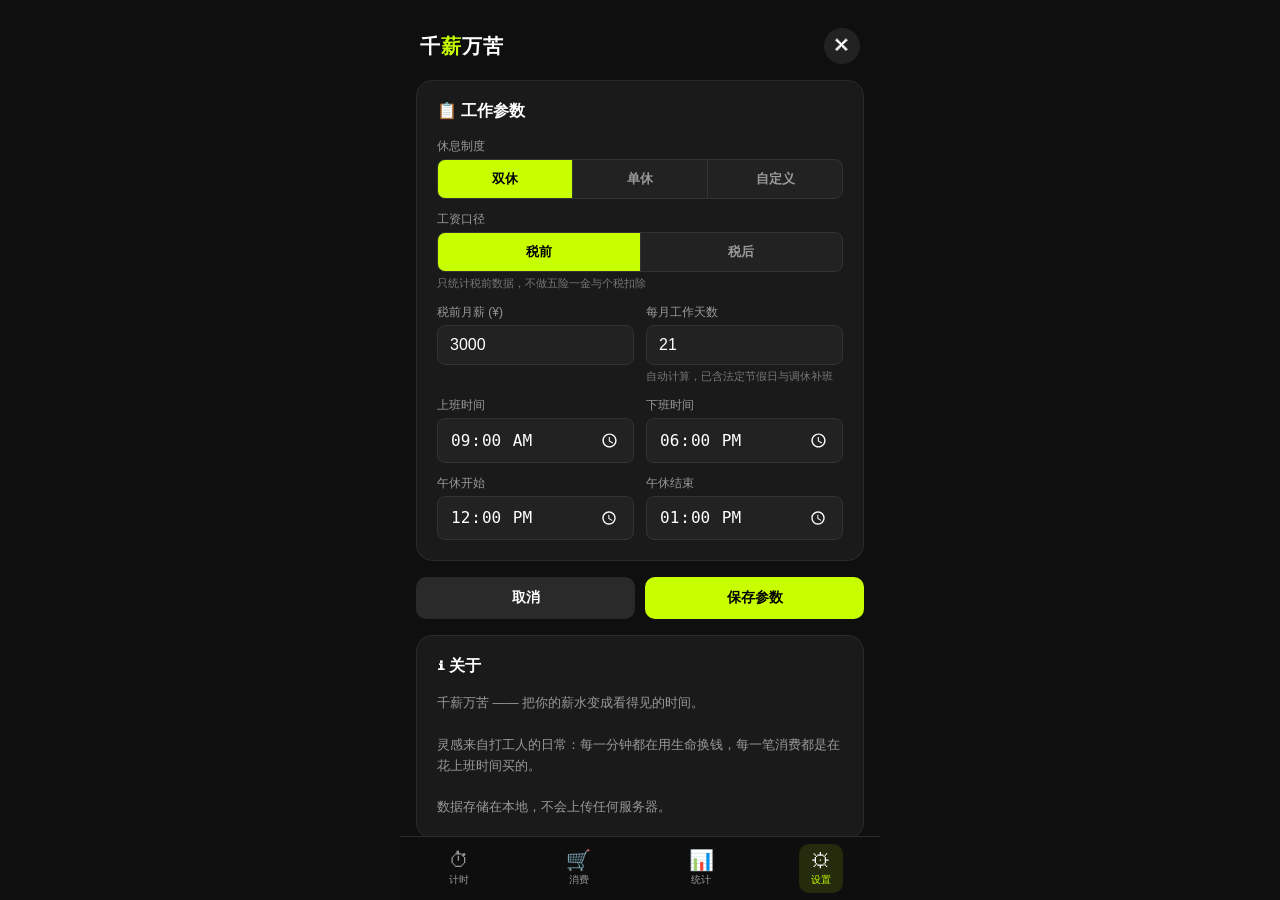
==== 千薪万苦.html @ 0af00974 "计时标签优化" ====
<!DOCTYPE html>
<html lang="zh-CN">
<head>
<meta charset="UTF-8">
<meta name="viewport" content="width=device-width, initial-scale=1.0">
<title>千薪万苦</title>

<link rel="icon" type="image/svg+xml" href="data:image/svg+xml,%3Csvg%20xmlns='http://www.w3.org/2000/svg'%20viewBox='0%200%2064%2064'%3E%3Crect%20width='64'%20height='64'%20rx='14'%20fill='%230f0f0f'/%3E%3Ccircle%20cx='32'%20cy='32'%20r='19'%20fill='none'%20stroke='%23c8ff00'%20stroke-width='5'/%3E%3Cpath%20d='M32%2020v13l9%206'%20fill='none'%20stroke='%23c8ff00'%20stroke-width='5'%20stroke-linecap='round'%20stroke-linejoin='round'/%3E%3C/svg%3E">

<style>
* { margin: 0; padding: 0; box-sizing: border-box; }

:root {
  color-scheme: dark; /* 让日期/时间选择器等原生控件跟随暗色主题 */
  --bg: #0f0f0f;
  --card: #1a1a1a;
  --card-light: #f5f5f5;
  --accent: #c8ff00;
  --accent-dim: #9bc200;
  --accent-dark: #1a1a1a;
  --compare: #a78bfa;      /* 税前对照色：紫罗兰，与主色（税后荧光绿）色相 + 明暗双重区分 */
  --compare-bg: #1e1830;   /* 对照色浅底（左侧卡片） */
  --compare-border: #463469;
  --compare-line: rgba(167, 139, 250, .35);  /* 对照色描边（右侧黑底卡片） */
  --text: #ffffff;
  --text-dim: #999;
  --text-dark: #333;
  --radius: 16px;
  --radius-sm: 10px;
  --screen-pad: 16px; /* .screen 内边距，sticky 分类栏需要用它抵消 */
}

body {
  font-family: -apple-system, "PingFang SC", "Microsoft YaHei", "Segoe UI", sans-serif;
  background: var(--bg);
  color: var(--text);
  overflow: hidden;
  user-select: none;
  -webkit-text-size-adjust: 100%;
  -webkit-tap-highlight-color: transparent;
}

#app {
  width: 100vw;
  height: 100vh;
  height: 100dvh; /* 移动端浏览器地址栏收缩时不留空白 */
  display: flex;
  flex-direction: column;
  max-width: 480px;
  margin: 0 auto;
  position: relative;
}

.screen {
  flex: 1;
  overflow-y: auto;
  padding: var(--screen-pad);
  padding-bottom: 80px;
  display: none;
}
.screen.active { display: block; }

.screen::-webkit-scrollbar { width: 4px; }
.screen::-webkit-scrollbar-thumb { background: #333; border-radius: 4px; }

/* Header */
.header {
  display: flex;
  justify-content: space-between;
  align-items: center;
  padding: 12px 4px 16px;
}
.header .logo {
  font-size: 20px;
  font-weight: 800;
  letter-spacing: 1px;
}
.header .logo span { color: var(--accent); }
.header .icon-btn {
  width: 36px; height: 36px;
  border-radius: 50%;
  background: #222;
  border: none;
  color: var(--text);
  font-size: 18px;
  cursor: pointer;
  display: flex; align-items: center; justify-content: center;
  transition: background .2s;
}
.header .icon-btn:hover { background: #333; }

/* Timer Card */
.timer-card {
  background: linear-gradient(145deg, #1e1e1e, #161616);
  border-radius: var(--radius);
  padding: 24px 20px;
  text-align: center;
  border: 1px solid #2a2a2a;
}
.timer-status {
  display: inline-flex;
  align-items: center;
  gap: 6px;
  font-size: 12px;
  color: var(--text-dim);
  margin-bottom: 16px;
}
.timer-status .dot {
  width: 8px; height: 8px;
  border-radius: 50%;
  background: var(--accent);
  animation: pulse 2s infinite;
}
.timer-status.paused .dot { background: #ff6b6b; animation: none; }
@keyframes pulse {
  0%, 100% { opacity: 1; }
  50% { opacity: .4; }
}
.timer-display {
  font-size: 56px;
  font-weight: 700;
  font-variant-numeric: tabular-nums;
  letter-spacing: 2px;
  color: var(--text);
  margin-bottom: 8px;
  font-family: "SF Mono", "Consolas", monospace;
}
.timer-label {
  font-size: 13px;
  color: var(--text-dim);
  margin-bottom: 16px;
}
.timer-progress {
  width: 100%;
  height: 6px;
  background: #2a2a2a;
  border-radius: 3px;
  overflow: hidden;
  margin-bottom: 10px;
}
.timer-progress-fill {
  height: 100%;
  background: var(--accent);
  border-radius: 3px;
  transition: width .5s ease;
}
.timer-range {
  display: flex;
  justify-content: space-between;
  font-size: 12px;
  color: var(--text-dim);
  margin-bottom: 16px;
}
.timer-quote {
  font-size: 13px;
  color: #aaa;
  padding: 10px 0 0;
  border-top: 1px solid #2a2a2a;
  line-height: 1.5;
}

/* Stats Cards */
.stats-grid {
  display: grid;
  grid-auto-rows: 1fr; /* 每行等高：税后与税前两组卡片高度自动对齐 */
  column-gap: 10px;
  row-gap: 12px;
  margin-top: 12px;
}
.stats-row {
  display: flex;
  gap: 10px;
}
.stat-card {
  flex: 1;
  min-width: 0; /* 同上：避免卡片内长文本把 flex 项撑出容器 */
  border-radius: var(--radius);
  padding: 16px;
  position: relative;
}
.stat-card.green {
  background: var(--accent);
  color: #000;
}
.stat-card.gray {
  background: #1e1e1e;
  border: 1px solid #2a2a2a;
  color: var(--text);
}
/* 税后口径标识：灰色卡片描主色边框，与绿色卡片归为一组 */
.stat-card.net { border-color: rgba(200, 255, 0, .35); }
/* 税前对照卡片：左侧用对照色浅底，右侧沿用黑底 + 对照色描边，与上方税后行同构 */
.stat-card.compare {
  background: var(--compare-bg);
  border: 1px solid var(--compare-border);
}
.stat-card.compare-flat {
  background: #1e1e1e;
  border: 1px solid var(--compare-line);
}
.stat-card .label {
  font-size: 12px;
  /* 用颜色而非 opacity 变淡：opacity 会连带冲淡内部的「税前/税后」徽章 */
  color: rgba(255, 255, 255, .7);
  margin-bottom: 6px;
}
.stat-card.green .label {
  color: rgba(0, 0, 0, .7);
}
.stat-card .value {
  font-size: 28px;
  font-weight: 700;
  font-variant-numeric: tabular-nums;
}
.stat-card .sub {
  font-size: 11px;
  opacity: .6;
  margin-top: 4px;
}
.stat-card .icon {
  position: absolute;
  top: 12px; right: 12px;
  font-size: 16px;
  opacity: .5;
}
/* 卡片外的「查看更多数据」入口 */
.stats-more {
  display: block;
  margin-top: 10px;
  text-align: right;
  font-size: 11px;
  color: var(--accent);
  cursor: pointer;
}
/* 口径标注（税后/税前）挪到卡片右上角，改用纯文字，不再用胶囊徽章 */
.stat-card .card-note {
  position: absolute;
  top: 16px;
  right: 16px;
  font-size: 11px;
  letter-spacing: .02em;
}

/* 「税前」两处都在深底上，统一用对照紫，左右完全一致 */
.stat-card.compare .card-note,
.stat-card.compare-flat .card-note { color: var(--compare); }

/* Settings Screen */
.settings-card {
  background: #1a1a1a;
  border-radius: var(--radius);
  padding: 20px;
  margin-bottom: 12px;
  border: 1px solid #2a2a2a;
}
.settings-card h3 {
  font-size: 16px;
  margin-bottom: 16px;
  display: flex;
  align-items: center;
  gap: 8px;
}
.settings-card .desc {
  font-size: 12px;
  color: var(--text-dim);
  line-height: 1.5;
  margin: -8px 0 14px;
}

.settings-card.about {
  margin-top: 16px;
}
.settings-card.about p {
  font-size: 13px;
  color: var(--text-dim);
  line-height: 1.6;
}
.settings-subhead {
  grid-column: 1 / -1;
  font-size: 12px;
  font-weight: 600;
  color: var(--text-dim);
  margin-top: 4px;
}
.settings-grid {
  display: grid;
  grid-template-columns: 1fr 1fr;
  gap: 12px;
}
.field-group {
  display: flex;
  flex-direction: column;
  gap: 4px;
  min-width: 0; /* 作为 grid/flex 项时，默认 min-width:auto 会被输入框固有宽度撑开轨道 */
}
.field-group label {
  font-size: 12px;
  color: var(--text-dim);
}
.field-group .field-hint {
  font-size: 11px;
  color: #777;
  line-height: 1.45;
}
.field-group .field-hint:empty { display: none; }
.field-group input {
  background: #222;
  border: 1px solid #333;
  border-radius: 8px;
  padding: 10px 12px;
  color: var(--text);
  font-size: 16px; /* 移动端 16px 以下会触发 iOS Safari 聚焦自动放大 */
  font-variant-numeric: tabular-nums;
  outline: none;
  min-width: 0;
  transition: border-color .2s;
  user-select: text;
  -webkit-user-select: text;
}
.field-group input:focus { border-color: var(--accent); }
.field-group input[type="date"],
.field-group input[type="time"] {
  -webkit-appearance: none;
  appearance: none;
  min-height: 42px;
  line-height: 1.2;
}
.field-group input::placeholder { color: #555; }

.btn-row {
  display: flex;
  gap: 10px;
  margin-top: 16px;
}
.btn {
  flex: 1;
  padding: 12px;
  border: none;
  border-radius: var(--radius-sm);
  font-size: 14px;
  font-weight: 600;
  cursor: pointer;
  transition: all .2s;
}
.btn-primary {
  background: var(--accent);
  color: #000;
}
.btn-primary:hover { background: var(--accent-dim); }
.btn-secondary {
  background: #2a2a2a;
  color: var(--text);
}
.btn-secondary:hover { background: #333; }
.btn-dark {
  background: #000;
  color: #fff;
}
.btn-dark:hover { background: #222; }

/* Consumption Screen */
.consumption-hero {
  text-align: center;
  padding: 24px 16px;
  margin-bottom: 16px;
}
.consumption-hero h2 {
  font-size: 22px;
  font-weight: 800;
  line-height: 1.4;
  margin-bottom: 8px;
}
.consumption-hero h2 span { color: var(--accent); }
.consumption-hero p {
  font-size: 13px;
  color: var(--text-dim);
}

.consumption-grid {
  display: grid;
  grid-template-columns: 1fr 1fr;
  gap: 10px;
}
.consumption-card {
  background: #1a1a1a;
  border: 1px solid #2a2a2a;
  border-radius: var(--radius-sm);
  padding: 14px;
  position: relative;
  cursor: pointer;
  transition: transform .15s, border-color .15s;
}
.consumption-card:hover {
  transform: translateY(-2px);
  border-color: var(--accent);
}
.consumption-card .item-name {
  font-size: 14px;
  font-weight: 600;
  margin-bottom: 6px;
}
.consumption-card .item-price {
  font-size: 18px;
  font-weight: 700;
  color: var(--accent);
  margin-bottom: 4px;
}
.consumption-card .item-time {
  font-size: 12px;
  color: var(--text-dim);
}
.consumption-card .item-time .mins {
  font-size: 20px;
  font-weight: 700;
  color: var(--text);
  margin-right: 4px;
}
.consumption-card .item-actions {
  display: flex;
  gap: 6px;
  margin-top: 10px;
  padding-top: 10px;
  border-top: 1px solid #262626;
}
.consumption-card .item-action {
  flex: 1;
  padding: 8px 0;
  border: none;
  border-radius: 8px;
  background: #262626;
  color: var(--text-dim);
  font-family: inherit;
  font-size: 12px;
  line-height: 1;
  cursor: pointer;
  transition: background .2s, color .2s;
}
.consumption-card .item-action:hover { background: #333; color: var(--text); }
.consumption-card .item-action.danger { color: #d98a8a; }
.consumption-card .item-action.danger:hover { background: #3a1f1f; color: #ff7b7b; }
.consumption-card .item-icon {
  font-size: 24px;
  margin-bottom: 8px;
}

.add-card {
  border: 2px dashed #333;
  background: transparent;
  display: flex;
  align-items: center;
  justify-content: center;
  font-size: 13px;
  color: var(--text-dim);
  cursor: pointer;
  min-height: 100px;
  transition: border-color .2s;
}
.add-card:hover { border-color: var(--accent); color: var(--accent); }

/* Paid Leave Timer */
.paid-leave-card {
  background: #1a1a1a;
  border: 1px solid #2a2a2a;
  border-radius: var(--radius);
  padding: 20px;
  margin-bottom: 12px;
}
.paid-leave-card h3 { font-size: 16px; margin-bottom: 4px; }
.paid-leave-card .desc { font-size: 12px; color: var(--text-dim); margin-bottom: 14px; }
.paid-leave-timer {
  font-size: 40px;
  font-weight: 800;
  color: var(--accent);
  font-variant-numeric: tabular-nums;
  font-family: "SF Mono", "Consolas", monospace;
  text-align: center;
  line-height: 1.2;
  margin-bottom: 4px;
}
.paid-leave-earned {
  font-size: 18px;
  font-weight: 700;
  text-align: center;
  margin-bottom: 4px;
}
.paid-leave-count {
  font-size: 12px;
  color: var(--text-dim);
  text-align: center;
  margin-bottom: 2px;
}

/* Device Cost */
.cost-card {
  background: #1a1a1a;
  border: 1px solid #2a2a2a;
  border-radius: var(--radius);
  padding: 20px;
  margin-bottom: 12px;
}
.cost-card h3 {
  font-size: 16px;
  margin-bottom: 4px;
}
.cost-card .desc {
  font-size: 12px;
  color: var(--text-dim);
  margin-bottom: 14px;
}
.cost-fields {
  display: grid;
  grid-template-columns: 1fr 1fr;
  gap: 10px;
  margin-bottom: 14px;
}
.cost-result {
  background: var(--accent);
  color: #000;
  border-radius: var(--radius-sm);
  padding: 14px;
  text-align: center;
}
.cost-result .rate {
  font-size: 24px;
  font-weight: 700;
}
.cost-result .rate-label {
  font-size: 12px;
  opacity: .7;
}
.cost-result .usage {
  font-size: 12px;
  opacity: .7;
  margin-top: 2px;
}
.device-item {
  position: relative;
  border-top: 1px solid #262626;
  margin-top: 14px;
}
.device-item:first-child {
  border-top: none;
  margin-top: 0;
}
.device-item .device-name {
  padding-right: 32px; /* 给右上角的删除按钮留位 */
  margin-bottom: 10px;
}
.device-item .device-del {
  position: absolute;
  top: 0; right: 0;
  width: 22px; height: 22px;
  border-radius: 50%;
  background: #2a2a2a;
  border: none;
  color: #999;
  font-size: 14px;
  line-height: 1;
  cursor: pointer;
}
.device-item .device-del:hover { background: #3a3a3a; color: #fff; }
.add-device {
  border: 2px dashed #333;
  border-radius: var(--radius-sm);
  padding: 10px;
  text-align: center;
  font-size: 13px;
  color: var(--text-dim);
  cursor: pointer;
  margin-top: 14px;
  transition: border-color .2s, color .2s;
}
.add-device:hover { border-color: var(--accent); color: var(--accent); }
.add-device.limit,
.add-device.limit:hover {
  border-color: #2a2a2a;
  color: #555;
  cursor: default;
}

/* Annual Trajectory */
.trajectory-card {
  background: #1a1a1a;
  border: 1px solid #2a2a2a;
  border-radius: var(--radius);
  padding: 20px;
  margin-bottom: 12px;
}
.trajectory-card h3 {
  font-size: 16px;
  margin-bottom: 4px;
}
.trajectory-card .desc {
  font-size: 12px;
  color: var(--text-dim);
  margin-bottom: 14px;
}
.trajectory-stats {
  display: flex;
  gap: 12px;
}
.trajectory-stat {
  flex: 1;
  text-align: center;
  padding: 10px;
  background: #222;
  border-radius: var(--radius-sm);
}
.trajectory-stat .val {
  font-size: 20px;
  font-weight: 700;
  color: var(--accent);
}
.trajectory-stat .lbl {
  font-size: 11px;
  color: var(--text-dim);
  margin-top: 2px;
}

/* Bottom Nav */
.bottom-nav {
  position: absolute;
  bottom: 0; left: 0; right: 0;
  height: 64px;
  background: rgba(15, 15, 15, .95);
  backdrop-filter: blur(20px);
  border-top: 1px solid #2a2a2a;
  display: flex;
  align-items: center;
  justify-content: space-around;
  padding-bottom: env(safe-area-inset-bottom);
}
.nav-item {
  display: flex;
  flex-direction: column;
  align-items: center;
  gap: 3px;
  cursor: pointer;
  padding: 6px 12px;
  border-radius: var(--radius-sm);
  transition: all .2s;
  color: var(--text-dim);
}
.nav-item.active {
  color: var(--text);
  background: rgba(200, 255, 0, .12);
}
.nav-item .nav-icon {
  font-size: 20px;
  line-height: 1;
}
.nav-item .nav-label {
  font-size: 10px;
  font-weight: 500;
}
.nav-item.active .nav-label { color: var(--accent); }

/* Modal */
.modal-overlay {
  display: none;
  position: fixed;
  top: 0; left: 0; right: 0; bottom: 0;
  background: rgba(0,0,0,.7);
  z-index: 100;
  padding: 16px 0;
  overflow-y: auto; /* tall modal: keep the buttons reachable on short screens */
}
.modal-overlay.show { display: flex; }
.modal {
  background: #1a1a1a;
  border-radius: var(--radius);
  padding: 24px;
  width: 90%;
  max-width: 360px;
  border: 1px solid #2a2a2a;
  margin: auto; /* stays centered, and scrolls instead of clipping when too tall */
}
.modal h3 {
  font-size: 18px;
  margin-bottom: 16px;
  display: flex;
  justify-content: space-between;
  align-items: center;
}
.modal h3 .close {
  cursor: pointer;
  color: var(--text-dim);
  font-size: 22px;
  background: none;
  border: none;
}
.modal-fields {
  display: flex;
  flex-direction: column;
  gap: 12px;
  margin-bottom: 16px;
}

/* Emoji picker */
.emoji-picker {
  display: grid;
  grid-template-columns: repeat(6, 1fr);
  gap: 6px;
  margin-top: 2px;
}
.emoji-option {
  height: 42px;
  display: flex;
  align-items: center;
  justify-content: center;
  padding: 0;
  font-size: 20px;
  line-height: 1;
  background: #222;
  border: 1px solid #333;
  border-radius: 8px;
  cursor: pointer;
  transition: border-color .2s, background .2s;
}
.emoji-option:hover { border-color: var(--accent-dim); }
.emoji-option.active {
  border-color: var(--accent);
  background: rgba(200, 255, 0, .12);
}

/* Toast */
.toast {
  position: fixed;
  bottom: 80px;
  left: 50%;
  transform: translateX(-50%) translateY(20px);
  background: #333;
  color: #fff;
  padding: 10px 20px;
  border-radius: 20px;
  font-size: 13px;
  opacity: 0;
  transition: all .3s;
  z-index: 200;
  pointer-events: none;
  max-width: 88%;
  text-align: center;
  line-height: 1.4;
}
.toast.show {
  opacity: 1;
  transform: translateX(-50%) translateY(0);
}

/* Section title */
.section-title {
  font-size: 14px;
  color: var(--text-dim);
  margin: 16px 0 8px;
  padding: 0 4px;
}

/* Stats Screen */
.stats-card {
  background: #1a1a1a;
  border: 1px solid #2a2a2a;
  border-radius: var(--radius);
  padding: 20px;
  margin-bottom: 12px;
}
.stats-card h3 {
  font-size: 15px;
  margin-bottom: 12px;
  color: var(--text-dim);
}
.stats-card .big-val {
  font-size: 36px;
  font-weight: 700;
  color: var(--accent);
  margin-bottom: 4px;
}
.stats-card .sub-val {
  font-size: 13px;
  color: var(--text-dim);
}
.stats-bar-row {
  display: flex;
  align-items: center;
  gap: 10px;
  margin-bottom: 10px;
}
.stats-bar-row .lbl {
  width: 60px;
  font-size: 12px;
  color: var(--text-dim);
}
.stats-bar-row .bar {
  flex: 1;
  height: 8px;
  background: #222;
  border-radius: 4px;
  overflow: hidden;
}
.stats-bar-row .bar-fill {
  height: 100%;
  background: var(--accent);
  border-radius: 4px;
}
.stats-bar-row .val {
  width: 70px;
  text-align: right;
  font-size: 12px;
  font-variant-numeric: tabular-nums;
}

/* 统计页分类切换：卡片越加越多，按分类分屏展示，避免无限下拉 */
.stats-tabs {
  position: sticky;
  /* 抵消 .screen 的上内边距，滚动时才能贴住顶部，不留缝隙让卡片透出来 */
  top: calc(-1 * var(--screen-pad));
  z-index: 5;
  display: flex;
  gap: 6px;
  padding: 8px 0 12px;
  background: var(--bg);
}
.stats-tab {
  flex: 1;
  min-width: 0;
  padding: 9px 4px;
  font-family: inherit;
  font-size: 13px;
  font-weight: 600;
  white-space: nowrap;
  color: var(--text-dim);
  background: #1a1a1a;
  border: 1px solid #2a2a2a;
  border-radius: 999px;
  cursor: pointer;
  transition: background .15s, color .15s, border-color .15s;
}
.stats-tab:hover { border-color: #3a3a3a; color: var(--text); }
.stats-tab.active {
  background: var(--accent);
  border-color: var(--accent);
  color: #000;
}
.stats-panel { display: none; }
.stats-panel.active {
  display: block;
  animation: statsPanelIn .22s ease;
}
@keyframes statsPanelIn {
  from { opacity: 0; transform: translateY(6px); }
  to { opacity: 1; transform: none; }
}

/* 生命消耗大盘 */
.life-card {
  background: linear-gradient(160deg, #1f1f1f, #141414);
  border: 1px solid #2a2a2a;
  border-radius: var(--radius);
  padding: 20px;
  margin-bottom: 12px;
  position: relative;
  overflow: hidden;
}
.life-card::before {
  content: '';
  position: absolute;
  top: 0; left: 0; right: 0;
  height: 2px;
  background: linear-gradient(90deg, var(--accent), rgba(200, 255, 0, 0));
}
.life-card h3 { font-size: 16px; margin-bottom: 4px; }
.life-card .desc { font-size: 12px; color: var(--text-dim); margin-bottom: 14px; }

.life-hero {
  background: #000;
  border: 1px solid #262626;
  border-radius: var(--radius-sm);
  padding: 18px 14px;
  text-align: center;
  margin-top: 14px;
}
.life-hero .life-hours {
  font-size: 40px;
  font-weight: 800;
  color: var(--accent);
  font-variant-numeric: tabular-nums;
  font-family: "SF Mono", "Consolas", monospace;
  line-height: 1.1;
}
.life-hero .life-hours .unit {
  font-size: 15px;
  font-weight: 600;
  color: var(--accent-dim);
  margin-left: 4px;
}
.life-hero .life-hours-label {
  font-size: 12px;
  color: var(--text-dim);
  margin-top: 6px;
}
.life-roast {
  font-size: 13px;
  color: #bbb;
  line-height: 1.7;
  margin-top: 14px;
  padding-top: 12px;
  border-top: 1px dashed #333;
}
.life-roast .hl { color: var(--accent); font-weight: 700; }

.life-grid {
  display: grid;
  grid-template-columns: repeat(3, 1fr);
  gap: 8px;
  margin-top: 12px;
}
.life-stat {
  background: #222;
  border-radius: var(--radius-sm);
  padding: 10px 4px;
  text-align: center;
  min-width: 0;
}
.life-stat .v {
  font-size: 16px;
  font-weight: 700;
  font-variant-numeric: tabular-nums;
  white-space: nowrap;
  overflow: hidden;
  text-overflow: ellipsis;
}
.life-stat .v small { font-size: 11px; font-weight: 400; color: var(--text-dim); }
.life-stat .k { font-size: 11px; color: var(--text-dim); margin-top: 3px; }
.life-empty {
  font-size: 12px;
  color: #777;
  text-align: center;
  line-height: 1.6;
  padding: 14px 0 4px;
}

/* 反向计算器 */
.calc-card {
  background: #1a1a1a;
  border: 1px solid #2a2a2a;
  border-radius: var(--radius);
  padding: 20px;
  margin-bottom: 12px;
}
.calc-card h3 { font-size: 16px; margin-bottom: 4px; }
.calc-card .desc { font-size: 12px; color: var(--text-dim); margin-bottom: 14px; }
.calc-card .field-group { margin-top: 12px; }
.calc-card .cost-result { margin-top: 12px; }

/* Segmented control (休息制度) */
.seg-control {
  display: flex;
  background: #222;
  border: 1px solid #333;
  border-radius: 8px;
  overflow: hidden;
}
.seg-btn {
  flex: 1;
  padding: 10px 0;
  border: none;
  background: transparent;
  color: var(--text-dim);
  font-size: 13px;
  font-weight: 600;
  cursor: pointer;
  transition: all .15s;
}
.seg-btn + .seg-btn { border-left: 1px solid #333; }
.seg-btn.active {
  background: var(--accent);
  color: #000;
}

/* 移动端适配：窄屏下日期/数字输入并排会挤，改为单列 */
@media (max-width: 380px) {
  :root { --screen-pad: 12px; }
  .cost-fields { grid-template-columns: 1fr; }
  .settings-grid { grid-template-columns: 1fr; }
  .timer-display { font-size: 48px; letter-spacing: 1px; }
  .consumption-card { padding: 12px; }
  /* 金额位数多时 28px 会顶出卡片，窄屏缩小并收紧内边距 */
  .stat-card { padding: 12px; }
  .stat-card .value { font-size: 22px; }
}
/* 横屏 / 矮屏：避免计时卡片把内容顶出屏幕 */
@media (max-height: 560px) {
  .timer-card { padding: 16px; }
  .timer-display { font-size: 40px; }
}
</style>

</head>
<body>
<div id="app">
  <!-- Timer Screen -->
  <div class="screen active" id="screen-timer">
    <div class="header">
      <div class="logo">千<span>薪</span>万苦</div>
      <button class="icon-btn" onclick="switchScreen('settings')">⚙</button>
    </div>
    <div class="timer-card">
      <div class="timer-status" id="workStatus">
        <span class="dot"></span>
        <span id="statusText">工作中</span>
      </div>
      <div class="timer-display" id="countdownDisplay">00:00:00</div>
      <div class="timer-label" id="countdownLabel">距离今天下班</div>
      <div class="timer-progress">
        <div class="timer-progress-fill" id="progressFill" style="width:0%"></div>
      </div>
      <div class="timer-range">
        <span id="startTimeLabel">09:00</span>
        <span id="endTimeLabel">18:00</span>
      </div>
      <div class="timer-quote" id="dailyQuote">今日格言：下班不是奖励，是应得。</div>
    </div>
    <div class="stats-grid">
      <div class="stats-row">
        <div class="stat-card green">
          <span class="card-note" id="earnedTag" style="display:none">税后</span>
          <div class="label">今日已赚</div>
          <div class="value" id="earnedToday">¥0.00</div>
          <div class="sub" id="hourlyRate">¥0.00/小时</div>
        </div>
        <div class="stat-card gray net">
          <span class="card-note" id="monthTag" style="display:none">税后</span>
          <div class="label">本月已赚</div>
          <div class="value" id="homeMonthEarned">¥0.00</div>
          <div class="sub" id="homeMonthDays">已工作 0 天 / 22 天</div>
        </div>
      </div>
      <!-- 税后口径下额外展示税前数据，卡片格式与上方税后卡片一致 -->
      <div class="stats-row" id="preTaxRow" style="display:none">
        <div class="stat-card compare">
          <span class="card-note">税前</span>
          <div class="label">今日已赚</div>
          <div class="value" id="preTaxEarnedToday">¥0.00</div>
          <div class="sub" id="preTaxHourly">¥0.00/小时</div>
        </div>
        <div class="stat-card compare-flat">
          <span class="card-note">税前</span>
          <div class="label">本月已赚</div>
          <div class="value" id="preTaxMonthEarned">¥0.00</div>
          <div class="sub" id="preTaxMonthDays">已工作 0 天 / 22 天</div>
        </div>
      </div>
    </div>
    <div class="stats-more" onclick="selectStatsTab('data'); switchScreen('stats')">查看更多数据 →</div>
  </div>

  <!-- Consumption Screen -->
  <div class="screen" id="screen-consumption">
    <div class="header">
      <div class="logo">千<span>薪</span>万苦</div>
      <button class="icon-btn" onclick="switchScreen('settings')">⚙</button>
    </div>
    <div class="consumption-hero">
      <h2>你买的不是东西<br>是<span>上班时间</span>。</h2>
      <p>每一笔消费，都等于你用生命换来的工作时间</p>
    </div>
    <div class="consumption-grid" id="consumptionGrid"></div>
    <div class="add-card" id="addCard" onclick="openAddModal()">
      + 添加新消费项目
    </div>
  </div>

  <!-- Stats Screen -->
  <div class="screen" id="screen-stats">
    <div class="header">
      <div class="logo">千<span>薪</span>万苦</div>
      <button class="icon-btn" onclick="switchScreen('settings')">⚙</button>
    </div>
    <div class="section-title">一些不必严肃的统计</div>

    <div class="stats-tabs" id="statsTabs">
      <button type="button" class="stats-tab active" data-cat="data" onclick="selectStatsTab('data')">看一看</button>
      <button type="button" class="stats-tab" data-cat="calc" onclick="selectStatsTab('calc')">算一算</button>
    </div>

    <!-- 看一看 -->
    <div class="stats-panel active" data-cat="data">
      <div class="stats-card">
        <h3>本月概览</h3>
        <div class="big-val" id="monthEarned">¥0.00</div>
        <div class="sub-val" id="monthDays">已工作 0 天 / 22 天</div>
        <div style="margin-top:16px">
          <div class="stats-bar-row">
            <span class="lbl">已赚</span>
            <div class="bar"><div class="bar-fill" id="monthEarnedBar" style="width:0%"></div></div>
            <span class="val" id="monthEarnedVal">¥0</span>
          </div>
          <div class="stats-bar-row">
            <span class="lbl">进度</span>
            <div class="bar"><div class="bar-fill" id="monthProgress" style="width:0%"></div></div>
            <span class="val" id="monthProgressVal">0%</span>
          </div>
        </div>
      </div>

      <div class="trajectory-card">
        <h3>年度工资轨迹</h3>
        <div class="desc">今年你已通过上班换来了多少</div>
        <div class="trajectory-stats">
          <div class="trajectory-stat">
            <div class="val" id="annualEarned">¥0</div>
            <div class="lbl">年度已赚</div>
          </div>
          <div class="trajectory-stat">
            <div class="val" id="annualDays">0天</div>
            <div class="lbl">已过工作日</div>
          </div>
          <div class="trajectory-stat">
            <div class="val" id="annualRemain">¥0</div>
            <div class="lbl">剩余预计</div>
          </div>
        </div>
      </div>
    </div>

    <!-- 算一算 -->
    <div class="stats-panel" data-cat="calc">
      <div class="life-card">
        <h3>生命消耗大盘</h3>
        <div class="desc">从入职那天起，你的生命就在按小时计价</div>
        <div class="field-group">
          <label>入职日期</label>
          <input type="date" id="hireDateInput" onchange="setHireDate(this.value)">
        </div>
        <div id="lifePanel"></div>
      </div>

      <div class="calc-card">
        <h3>反向计算器</h3>
        <div class="desc">摸鱼是在赚，熬班是在花 —— 自己挑个方向算</div>
        <div class="seg-control" id="calcMode">
          <button type="button" class="seg-btn active" data-mode="slack" onclick="selectCalcMode('slack')">摸鱼能白拿多少</button>
          <button type="button" class="seg-btn" data-mode="goal" onclick="selectCalcMode('goal')">赚到目标要熬多久</button>
        </div>
        <div class="field-group">
          <label id="calcInputLabel">想摸鱼多少小时</label>
          <input type="number" id="calcInput" value="1" min="0" step="0.5" placeholder="1" oninput="updateCalculator()">
        </div>
        <div class="cost-result">
          <div class="rate" id="calcResultValue">¥0.00</div>
          <div class="rate-label" id="calcResultLabel">白拿工资</div>
          <div class="usage" id="calcResultNote"></div>
        </div>
      </div>

      <div class="paid-leave-card" id="paidLeaveCard">
        <h3>带薪离席</h3>
        <div class="desc">离开工位的时间，也是带薪的时间</div>
        <div class="paid-leave-timer" id="paidLeaveTimer">00:00:00</div>
        <div class="paid-leave-earned" id="paidLeaveEarned">¥0.00</div>
        <div class="paid-leave-count" id="paidLeaveCount">已记录 0 次</div>
        <div class="btn-row">
          <button class="btn btn-secondary" id="paidLeaveResetBtn" onclick="resetPaidLeave()">重置</button>
          <button class="btn btn-primary" id="paidLeaveBtn" onclick="togglePaidLeave()">开始计时</button>
        </div>
      </div>

      <div class="cost-card">
        <h3>设备使用成本</h3>
        <div class="desc">按购买时间自动折算每小时成本，可添加多台</div>
        <div id="deviceList"></div>
        <div class="add-device" onclick="addDevice()">+ 添加设备</div>
      </div>
    </div>
  </div>

  <!-- Settings Screen -->
  <div class="screen" id="screen-settings">
    <div class="header">
      <div class="logo">千<span>薪</span>万苦</div>
      <button class="icon-btn" onclick="switchScreen('timer')">✕</button>
    </div>
    <div class="settings-card">
      <h3>📋 工作参数</h3>
      <div class="settings-grid">
        <div class="field-group" style="grid-column:1/-1">
          <label>休息制度</label>
          <div class="seg-control" id="workDayMode">
            <button type="button" class="seg-btn" data-mode="double" onclick="selectWorkDayMode('double')">双休</button>
            <button type="button" class="seg-btn" data-mode="single" onclick="selectWorkDayMode('single')">单休</button>
            <button type="button" class="seg-btn" data-mode="custom" onclick="selectWorkDayMode('custom')">自定义</button>
          </div>
        </div>
        <div class="field-group" style="grid-column:1/-1">
          <label>工资口径</label>
          <div class="seg-control" id="salaryMode">
            <button type="button" class="seg-btn" data-mode="gross" onclick="selectSalaryMode('gross')">税前</button>
            <button type="button" class="seg-btn" data-mode="net" onclick="selectSalaryMode('net')">税后</button>
          </div>
          <div class="field-hint" id="salaryModeHint"></div>
        </div>
        <div class="field-group">
          <label>税前月薪 (¥)</label>
          <input type="number" id="monthlySalary" placeholder="3000" value="3000" oninput="updateTaxHint()">
        </div>
        <div class="field-group">
          <label>每月工作天数</label>
          <input type="number" id="workDaysPerMonth" placeholder="22" value="22">
          <div class="field-hint" id="workDaysHint"></div>
        </div>
        <div class="field-group">
          <label>上班时间</label>
          <input type="time" id="startTime" value="09:00">
        </div>
        <div class="field-group">
          <label>下班时间</label>
          <input type="time" id="endTime" value="18:00">
        </div>
        <div class="field-group">
          <label>午休开始</label>
          <input type="time" id="lunchStart" value="12:00">
        </div>
        <div class="field-group">
          <label>午休结束</label>
          <input type="time" id="lunchEnd" value="13:00">
        </div>
      </div>
    </div>
    <div class="settings-card" id="taxCard">
      <h3>🧾 税后测算</h3>
      <div class="desc">填得越细估算越准，税后口径的时薪与统计都按这里的参数算出</div>
      <div class="settings-grid">
        <div class="settings-subhead">缴费基数</div>
        <div class="field-group">
          <label>社保基数 (¥/月)</label>
          <input type="number" id="socialBase" placeholder="留空=税前月薪" oninput="updateTaxHint()">
        </div>
        <div class="field-group">
          <label>公积金基数 (¥/月)</label>
          <input type="number" id="fundBase" placeholder="留空=税前月薪" oninput="updateTaxHint()">
        </div>
        <div class="settings-subhead">五险一金个人比例 (%)</div>
        <div class="field-group">
          <label>养老</label>
          <input type="number" id="pensionRate" step="0.5" placeholder="8" oninput="updateTaxHint()">
        </div>
        <div class="field-group">
          <label>医疗</label>
          <input type="number" id="medicalRate" step="0.5" placeholder="2" oninput="updateTaxHint()">
        </div>
        <div class="field-group">
          <label>失业</label>
          <input type="number" id="unemploymentRate" step="0.1" placeholder="0.5" oninput="updateTaxHint()">
        </div>
        <div class="field-group">
          <label>住房公积金</label>
          <input type="number" id="fundRate" step="0.5" placeholder="12" oninput="updateTaxHint()">
        </div>
        <div class="settings-subhead">专项附加扣除 (¥/月)</div>
        <div class="field-group">
          <label>子女教育</label>
          <input type="number" id="specialChild" placeholder="0" oninput="updateTaxHint()">
        </div>
        <div class="field-group">
          <label>3岁以下婴幼儿照护</label>
          <input type="number" id="specialBaby" placeholder="0" oninput="updateTaxHint()">
        </div>
        <div class="field-group">
          <label>继续教育</label>
          <input type="number" id="specialEducation" placeholder="0" oninput="updateTaxHint()">
        </div>
        <div class="field-group">
          <label>住房贷款利息</label>
          <input type="number" id="specialLoan" placeholder="0" oninput="updateTaxHint()">
        </div>
        <div class="field-group">
          <label>住房租金</label>
          <input type="number" id="specialRent" placeholder="0" oninput="updateTaxHint()">
        </div>
        <div class="field-group">
          <label>赡养老人</label>
          <input type="number" id="specialElder" placeholder="0" oninput="updateTaxHint()">
        </div>
        <div class="field-group" style="grid-column:1/-1">
          <div class="field-hint" id="taxHint"></div>
        </div>
      </div>
    </div>
    <div class="btn-row">
      <button class="btn btn-secondary" onclick="resetSettings()">取消</button>
      <button class="btn btn-primary" onclick="saveSettings()">保存参数</button>
    </div>
    <div class="settings-card about">
      <h3>ℹ 关于</h3>
      <p>
        千薪万苦 —— 把你的薪水变成看得见的时间。<br><br>
        灵感来自打工人的日常：每一分钟都在用生命换钱，每一笔消费都是在花上班时间买的。<br><br>
        数据存储在本地，不会上传任何服务器。
      </p>
    </div>
  </div>

  <!-- Bottom Nav -->
  <div class="bottom-nav">
    <div class="nav-item active" data-screen="timer" onclick="switchScreen('timer')">
      <div class="nav-icon">⏱</div>
      <div class="nav-label">计时</div>
    </div>
    <div class="nav-item" data-screen="consumption" onclick="switchScreen('consumption')">
      <div class="nav-icon">🛒</div>
      <div class="nav-label">消费</div>
    </div>
    <div class="nav-item" data-screen="stats" onclick="switchScreen('stats')">
      <div class="nav-icon">📊</div>
      <div class="nav-label">统计</div>
    </div>
    <div class="nav-item" data-screen="settings" onclick="switchScreen('settings')">
      <div class="nav-icon">⚙</div>
      <div class="nav-label">设置</div>
    </div>
  </div>

  <!-- Add / Edit Consumption Modal -->
  <div class="modal-overlay" id="addModal">
    <div class="modal">
      <h3><span id="modalTitle">添加消费项目</span> <button class="close" onclick="closeAddModal()">×</button></h3>
      <div class="modal-fields">
        <div class="field-group">
          <label>项目名称</label>
          <input type="text" id="newItemName" placeholder="例如：一杯奶茶">
        </div>
        <div class="field-group">
          <label>价格 (¥)</label>
          <input type="number" id="newItemPrice" placeholder="20">
        </div>
        <div class="field-group">
          <label>图标 (emoji)</label>
          <div class="emoji-picker" id="emojiPicker"></div>
        </div>
      </div>
      <div class="btn-row">
        <button class="btn btn-secondary" onclick="closeAddModal()">取消</button>
        <button class="btn btn-primary" id="modalSubmitBtn" onclick="submitConsumptionItem()">添加</button>
      </div>
    </div>
  </div>

  <!-- Toast -->
  <div class="toast" id="toast"></div>
</div>

<script>
// ============ Data & State ============
const DEFAULTS = {
  monthlySalary: 3000,       // 税前月薪
  salaryMode: 'gross',       // 工资口径：gross 税前只统计税前 / net 税后按参数算出的到手金额统计
  socialBase: 0,             // 社保缴费基数，0 表示按税前月薪
  fundBase: 0,               // 公积金缴费基数，0 表示按税前月薪
  pensionRate: 8,            // 养老保险个人比例（%）
  medicalRate: 2,            // 医疗保险个人比例（%）
  unemploymentRate: 0.5,     // 失业保险个人比例（%）
  fundRate: 12,              // 住房公积金个人比例（%）
  workDaysPerMonth: 22,
  workDayMode: 'double',
  startTime: '09:00',
  endTime: '18:00',
  lunchStart: '12:00',
  lunchEnd: '13:00'
};

// 专项附加扣除分项（元/月），key 同时用作设置页输入框 id
const SPECIAL_ITEMS = [
  { key: 'specialChild',     label: '子女教育' },
  { key: 'specialBaby',      label: '3岁以下婴幼儿照护' },
  { key: 'specialEducation', label: '继续教育' },
  { key: 'specialLoan',      label: '住房贷款利息' },
  { key: 'specialRent',      label: '住房租金' },
  { key: 'specialElder',     label: '赡养老人' }
];
SPECIAL_ITEMS.forEach(it => { DEFAULTS[it.key] = 0; });

const QUOTES = [
  '下班不是奖励，是应得。',
  '摸鱼不是偷懒，是拿回属于你的时间。',
  '你卖的不是时间，是生命。',
  '上班如上坟，下班如出狱。',
  '工资到账的那天，是一月中最快乐的一天。',
  '不是工作需要你，是你需要工资。',
  '打工人的快乐，就是发工资和下班。',
  '每一分钟的摸鱼，都是对资本的微小胜利。',
  '上班痛苦没有关系，下班快乐就好。',
  '你的时间很贵，别浪费在不值得的事情上。'
];

let settings = {};
let consumptionItems = [];
let devices = [];
const MAX_DEVICES = 10;
let paidLeaveSessions = [];
let hireDate = '';      // 入职日期，用于生命消耗大盘
let calcMode = 'slack'; // 反向计算器模式：slack 摸鱼白拿 / goal 熬班换钱
let paidLeaveActive = false;
let paidLeaveStart = null;
let editingItemIndex = null; // null = adding, otherwise index of the item being edited

// ============ Persistence ============
function load() {
  try {
    settings = JSON.parse(localStorage.getItem('qianxwk_settings')) || {...DEFAULTS};
    consumptionItems = JSON.parse(localStorage.getItem('qianxwk_items')) || getDefaultItems();
    devices = JSON.parse(localStorage.getItem('qianxwk_devices')) || [];
    paidLeaveSessions = JSON.parse(localStorage.getItem('qianxwk_leave')) || [];
    hireDate = localStorage.getItem('qianxwk_hire') || '';
  } catch(e) {
    settings = {...DEFAULTS};
    consumptionItems = getDefaultItems();
    devices = [];
    paidLeaveSessions = [];
    hireDate = '';
  }
  // Fill defaults
  for (const k in DEFAULTS) {
    if (settings[k] === undefined || settings[k] === '') settings[k] = DEFAULTS[k];
  }
}

function selectWorkDayMode(mode) {
  settings.workDayMode = mode;
  const input = document.getElementById('workDaysPerMonth');
  const hint = document.getElementById('workDaysHint');
  if (mode === 'double' || mode === 'single') {
    // 按当年节假日与调休自动折算月均工作日，不允许手改
    input.value = autoWorkDaysPerMonth(mode);
    input.disabled = true;
    if (hint) hint.textContent = '自动计算，已含法定节假日与调休补班';
  } else {
    input.disabled = false;
    if (hint) hint.textContent = '';
  }
  document.querySelectorAll('#workDayMode .seg-btn').forEach(b => {
    b.classList.toggle('active', b.dataset.mode === mode);
  });
}

function selectSalaryMode(mode) {
  settings.salaryMode = mode;
  document.querySelectorAll('#salaryMode .seg-btn').forEach(b => {
    b.classList.toggle('active', b.dataset.mode === mode);
  });
  const isNet = mode === 'net';
  // 税前口径只统计税前数据，税后口径才需要展开缴费参数
  const taxCard = document.getElementById('taxCard');
  if (taxCard) taxCard.style.display = isNet ? '' : 'none';
  const modeHint = document.getElementById('salaryModeHint');
  if (modeHint) {
    modeHint.textContent = isNet
      ? '统计按下方参数算出的税后到手金额'
      : '只统计税前数据，不做五险一金与个税扣除';
  }
  updateTaxHint();
}

// 税后测算提示：直接读表单当前值，改动时实时反馈
function updateTaxHint() {
  const hint = document.getElementById('taxHint');
  if (!hint) return;
  const p = taxParamsFromForm();
  if (p.gross <= 0) { hint.textContent = ''; return; }

  const r = calcNetFromGross(p);
  hint.textContent = `税后到手 ¥${r.net.toFixed(0)}/月：五险一金 ¥${r.insurance.toFixed(0)}（社保 ¥${r.social.toFixed(0)} + 公积金 ¥${r.fund.toFixed(0)}），个税 ¥${Math.round(r.annualTax / 12)}/月（全年 ¥${Math.round(r.annualTax).toLocaleString()}）。`;
}

function saveSettings() {
  const num = (id, fallback) => {
    const v = parseFloat(document.getElementById(id).value);
    return isNaN(v) ? fallback : v;
  };
  settings.monthlySalary = num('monthlySalary', DEFAULTS.monthlySalary);
  settings.salaryMode = settings.salaryMode || DEFAULTS.salaryMode;
  settings.socialBase = num('socialBase', 0);
  settings.fundBase = num('fundBase', 0);
  settings.pensionRate = num('pensionRate', DEFAULTS.pensionRate);
  settings.medicalRate = num('medicalRate', DEFAULTS.medicalRate);
  settings.unemploymentRate = num('unemploymentRate', DEFAULTS.unemploymentRate);
  settings.fundRate = num('fundRate', DEFAULTS.fundRate);
  SPECIAL_ITEMS.forEach(it => { settings[it.key] = num(it.key, 0); });
  settings.workDaysPerMonth = parseFloat(document.getElementById('workDaysPerMonth').value) || DEFAULTS.workDaysPerMonth;
  settings.workDayMode = settings.workDayMode || 'double';
  settings.startTime = document.getElementById('startTime').value || DEFAULTS.startTime;
  settings.endTime = document.getElementById('endTime').value || DEFAULTS.endTime;
  settings.lunchStart = document.getElementById('lunchStart').value || DEFAULTS.lunchStart;
  settings.lunchEnd = document.getElementById('lunchEnd').value || DEFAULTS.lunchEnd;
  localStorage.setItem('qianxwk_settings', JSON.stringify(settings));
  showToast('参数已保存');
  switchScreen('timer');
  updateAll();
}

function saveItems() {
  localStorage.setItem('qianxwk_items', JSON.stringify(consumptionItems));
}

function saveLeave() {
  localStorage.setItem('qianxwk_leave', JSON.stringify(paidLeaveSessions));
}

function resetSettings() {
  fillSettingsForm();
  switchScreen('timer');
}

function fillSettingsForm() {
  const set = (id, v) => { document.getElementById(id).value = v; };
  set('monthlySalary', settings.monthlySalary);
  set('socialBase', settings.socialBase > 0 ? settings.socialBase : '');
  set('fundBase', settings.fundBase > 0 ? settings.fundBase : '');
  set('pensionRate', settings.pensionRate);
  set('medicalRate', settings.medicalRate);
  set('unemploymentRate', settings.unemploymentRate);
  set('fundRate', settings.fundRate);
  SPECIAL_ITEMS.forEach(it => set(it.key, settings[it.key] > 0 ? settings[it.key] : ''));
  // 放在赋值之后：口径开关会顺带刷新字段显隐、补默认到手值并重算提示
  selectSalaryMode(settings.salaryMode || DEFAULTS.salaryMode);
  document.getElementById('workDaysPerMonth').value = settings.workDaysPerMonth;
  // 放在赋值之后：双休/单休时用自动算出的天数覆盖，自定义时保留已存值
  selectWorkDayMode(settings.workDayMode || 'double');
  document.getElementById('startTime').value = settings.startTime;
  document.getElementById('endTime').value = settings.endTime;
  document.getElementById('lunchStart').value = settings.lunchStart;
  document.getElementById('lunchEnd').value = settings.lunchEnd;
}

function getDefaultItems() {
  return [
    {name:'一杯咖啡', price:15, icon:'☕'},
    {name:'一顿午饭', price:35, icon:'🍱'},
    {name:'一张电影票', price:55, icon:'🎬'},
    {name:'一场演出', price:680, icon:'🎤'},
    {name:'一双球鞋', price:899, icon:'👟'},
    {name:'一杯奶茶', price:20, icon:'🧋'}
  ];
}

// ============ Calculations ============
// 个税税率表（综合所得年度税率；累计预扣法下，全年税额与按年计算一致）
const IIT_BRACKETS = [
  { limit: 36000,   rate: 0.03, quick: 0 },
  { limit: 144000,  rate: 0.10, quick: 2520 },
  { limit: 300000,  rate: 0.20, quick: 16920 },
  { limit: 420000,  rate: 0.25, quick: 31920 },
  { limit: 660000,  rate: 0.30, quick: 52920 },
  { limit: 960000,  rate: 0.35, quick: 85920 },
  { limit: Infinity, rate: 0.45, quick: 181920 }
];
const IIT_THRESHOLD_MONTHLY = 5000; // 个税起征点（元/月）

function calcIIT(annualTaxable) {
  if (!(annualTaxable > 0)) return 0;
  const b = IIT_BRACKETS.find(x => annualTaxable <= x.limit);
  return annualTaxable * b.rate - b.quick;
}

// 税前月薪 -> 月均到手：五险一金按各自缴费基数与分项比例，个税按累计预扣法折算全年
function calcNetFromGross(o) {
  const gross = Math.max(0, o.gross || 0);
  const socialBase = o.socialBase > 0 ? o.socialBase : gross;
  const fundBase = o.fundBase > 0 ? o.fundBase : gross;
  const social = socialBase * (o.pensionRate + o.medicalRate + o.unemploymentRate) / 100;
  const fund = fundBase * o.fundRate / 100;
  const insurance = social + fund; // 五险一金个人部分
  const special = o.special || 0;  // 专项附加扣除合计（元/月）
  const annualTaxable = Math.max(0, (gross - insurance - special - IIT_THRESHOLD_MONTHLY) * 12);
  const annualTax = calcIIT(annualTaxable);
  return { social, fund, insurance, annualTax, net: (gross * 12 - insurance * 12 - annualTax) / 12 };
}

// 收集测算参数，read(id) 决定数据来自设置页表单还是已保存的 settings
function readTaxParams(read) {
  return {
    gross: read('monthlySalary'),
    socialBase: read('socialBase'),
    fundBase: read('fundBase'),
    pensionRate: read('pensionRate'),
    medicalRate: read('medicalRate'),
    unemploymentRate: read('unemploymentRate'),
    fundRate: read('fundRate'),
    special: SPECIAL_ITEMS.reduce((sum, it) => sum + read(it.key), 0)
  };
}

function taxParamsFromForm() {
  return readTaxParams(id => {
    const v = parseFloat(document.getElementById(id).value);
    return isNaN(v) ? 0 : v;
  });
}

function taxParamsFromSettings() {
  return readTaxParams(key => {
    const v = parseFloat(settings[key]);
    return isNaN(v) ? 0 : v;
  });
}

// 统计口径：税前模式只算税前月薪；税后模式按缴费参数折算到手金额
function getMonthlyNet() {
  if ((settings.salaryMode || DEFAULTS.salaryMode) !== 'net') return settings.monthlySalary;
  return calcNetFromGross(taxParamsFromSettings()).net;
}

// 税前月薪（不扣五险一金与个税），用于税后口径下的对照展示
function getMonthlyGross() {
  return settings.monthlySalary;
}

// 月薪 -> 时薪，按每日实际工作时长与月工作天数折算
function calcHourlyRate(salary) {
  const workDays = settings.workDaysPerMonth;
  const startH = parseInt(settings.startTime.split(':')[0]);
  const startM = parseInt(settings.startTime.split(':')[1]);
  const endH = parseInt(settings.endTime.split(':')[0]);
  const endM = parseInt(settings.endTime.split(':')[1]);
  const lunchStartH = parseInt(settings.lunchStart.split(':')[0]);
  const lunchStartM = parseInt(settings.lunchStart.split(':')[1]);
  const lunchEndH = parseInt(settings.lunchEnd.split(':')[0]);
  const lunchEndM = parseInt(settings.lunchEnd.split(':')[1]);

  const workMinutes = (endH * 60 + endM) - (startH * 60 + startM);
  const lunchMinutes = (lunchEndH * 60 + lunchEndM) - (lunchStartH * 60 + lunchStartM);
  const actualWorkMinutes = Math.max(0, workMinutes - lunchMinutes);
  const dailyHours = actualWorkMinutes / 60;
  const monthlyHours = dailyHours * workDays;
  return monthlyHours > 0 ? salary / monthlyHours : 0;
}

// 当前统计口径下的时薪（税后口径即到手时薪）
function getHourlyRate() {
  return calcHourlyRate(getMonthlyNet());
}

// 税前时薪，用于税后口径下的对照展示
function getGrossHourlyRate() {
  return calcHourlyRate(getMonthlyGross());
}

function getMinuteRate() {
  return getHourlyRate() / 60;
}

// 每个工作日的实际工作时长（小时，已扣除午休）
function getDailyHours() {
  const start = settings.startTime.split(':');
  const end = settings.endTime.split(':');
  const lunchS = settings.lunchStart.split(':');
  const lunchE = settings.lunchEnd.split(':');
  const workMins = (parseInt(end[0])*60+parseInt(end[1])) - (parseInt(start[0])*60+parseInt(start[1]));
  const lunchMins = (parseInt(lunchE[0])*60+parseInt(lunchE[1])) - (parseInt(lunchS[0])*60+parseInt(lunchS[1]));
  return Math.max(0, workMins - lunchMins) / 60;
}

function getCurrentWorkState() {
  const now = new Date();
  const nowMinutes = now.getHours() * 60 + now.getMinutes() + now.getSeconds() / 60;

  const startH = parseInt(settings.startTime.split(':')[0]);
  const startM = parseInt(settings.startTime.split(':')[1]);
  const endH = parseInt(settings.endTime.split(':')[0]);
  const endM = parseInt(settings.endTime.split(':')[1]);
  const lunchStartH = parseInt(settings.lunchStart.split(':')[0]);
  const lunchStartM = parseInt(settings.lunchStart.split(':')[1]);
  const lunchEndH = parseInt(settings.lunchEnd.split(':')[0]);
  const lunchEndM = parseInt(settings.lunchEnd.split(':')[1]);

  const start = startH * 60 + startM;
  const end = endH * 60 + endM;
  const lunchS = lunchStartH * 60 + lunchStartM;
  const lunchE = lunchEndH * 60 + lunchEndM;

  let workedMinutes = 0;
  let isWorking = false;
  let isLunch = false;
  let remainingMinutes = 0;

  if (nowMinutes < start) {
    isWorking = false;
    workedMinutes = 0;
    remainingMinutes = (end - start) - (lunchE - lunchS);
  } else if (nowMinutes >= end) {
    isWorking = false;
    // Calculate total worked
    if (lunchS >= start && lunchE <= end) {
      workedMinutes = (end - start) - (lunchE - lunchS);
    } else {
      workedMinutes = end - start;
    }
    remainingMinutes = 0;
  } else if (nowMinutes >= lunchS && nowMinutes < lunchE) {
    isWorking = false;
    isLunch = true;
    // Worked before lunch
    workedMinutes = nowMinutes - start;
    // Remaining after lunch
    remainingMinutes = end - lunchE;
  } else if (nowMinutes >= lunchE) {
    isWorking = true;
    // Before lunch + after lunch start
    workedMinutes = (lunchS - start) + (nowMinutes - lunchE);
    remainingMinutes = end - nowMinutes;
  } else {
    isWorking = true;
    workedMinutes = nowMinutes - start;
    remainingMinutes = end - nowMinutes - (lunchE - lunchS);
  }

  workedMinutes = Math.max(0, workedMinutes);
  remainingMinutes = Math.max(0, remainingMinutes);

  const totalWorkMinutes = (() => {
    if (lunchS >= start && lunchE <= end) return (end - start) - (lunchE - lunchS);
    return end - start;
  })();

  return {
    workedMinutes,
    remainingMinutes,
    totalWorkMinutes,
    isWorking,
    isLunch,
    progress: totalWorkMinutes > 0 ? (workedMinutes / totalWorkMinutes) * 100 : 0,
    earnedToday: workedMinutes * getMinuteRate(),
    remainingValue: remainingMinutes * getMinuteRate()
  };
}

function formatTime(seconds) {
  const h = Math.floor(seconds / 3600);
  const m = Math.floor((seconds % 3600) / 60);
  const s = Math.floor(seconds % 60);
  return `${String(h).padStart(2,'0')}:${String(m).padStart(2,'0')}:${String(s).padStart(2,'0')}`;
}

function formatMoney(val) {
  return '¥' + val.toFixed(2);
}

function getTodayKey() {
  const d = new Date();
  return `${d.getFullYear()}-${d.getMonth()+1}-${d.getDate()}`;
}

// 法定节假日数据：优先联网获取，失败时回退到下面的内置数据
//   holidays: 放假日期（含调休放假的周末）
//   workdays: 调休补班日期（原本是周末但需上班）
//   联网成功后写入 localStorage 缓存（30 天有效）并覆盖内置数据；
//   内置数据仅为兜底（按国务院办公厅通知录入，每年需更新一次），
//   两者都拿不到时回退到「按周几判断」，不会报错。
const HOLIDAY_API = 'https://timor.tech/api/holiday/year/';
const HOLIDAY_CACHE_PREFIX = 'qianxwk_holiday_';
const HOLIDAY_CACHE_TTL = 30 * 24 * 60 * 60 * 1000; // 缓存 30 天

const HOLIDAY_DATA = {
  2026: {
    holidays: [
      '2026-01-01','2026-01-02','2026-01-03',                  // 元旦
      '2026-02-15','2026-02-16','2026-02-17','2026-02-18',     // 春节(9天)
      '2026-02-19','2026-02-20','2026-02-21','2026-02-22','2026-02-23',
      '2026-04-04','2026-04-05','2026-04-06',                  // 清明
      '2026-05-01','2026-05-02','2026-05-03','2026-05-04','2026-05-05', // 劳动节
      '2026-06-19','2026-06-20','2026-06-21',                  // 端午
      '2026-09-25','2026-09-26','2026-09-27',                  // 中秋
      '2026-10-01','2026-10-02','2026-10-03','2026-10-04',     // 国庆(7天)
      '2026-10-05','2026-10-06','2026-10-07'
    ],
    workdays: [
      '2026-01-04', // 元旦调休
      '2026-02-14','2026-02-28', // 春节调休
      '2026-05-09', // 劳动节调休
      '2026-09-20','2026-10-10'  // 国庆调休
    ]
  }
};

// 运行时生效的节假日集合：内置数据打底，缓存/联网数据覆盖
const holidaySets = {};

function _holidaySets(year) {
  if (!holidaySets[year]) {
    const data = HOLIDAY_DATA[year];
    if (!data) return null;
    holidaySets[year] = {
      holidays: new Set(data.holidays),
      workdays: new Set(data.workdays)
    };
  }
  return holidaySets[year];
}

function applyHolidayData(year, holidays, workdays) {
  holidaySets[year] = {
    holidays: new Set(holidays),
    workdays: new Set(workdays)
  };
}

function readHolidayCache(year) {
  try {
    const raw = JSON.parse(localStorage.getItem(HOLIDAY_CACHE_PREFIX + year));
    if (!raw || !raw.ts || Date.now() - raw.ts > HOLIDAY_CACHE_TTL) return false;
    if (!raw.holidays || !raw.holidays.length) return false;
    applyHolidayData(year, raw.holidays, raw.workdays || []);
    return true;
  } catch (e) {
    return false;
  }
}

// 联网获取某年节假日，成功返回 true
async function fetchHolidayData(year) {
  try {
    const res = await fetch(HOLIDAY_API + year);
    if (!res.ok) throw new Error('HTTP ' + res.status);
    const json = await res.json();
    if (json.code !== 0 || !json.holiday) throw new Error('数据格式异常');

    const holidays = [];
    const workdays = [];
    Object.keys(json.holiday).forEach(k => {
      const d = json.holiday[k];
      if (!d || !d.date) return;
      (d.holiday ? holidays : workdays).push(d.date);
    });
    if (!holidays.length) throw new Error('无节假日数据');

    applyHolidayData(year, holidays, workdays);
    try {
      localStorage.setItem(HOLIDAY_CACHE_PREFIX + year, JSON.stringify({
        ts: Date.now(), holidays, workdays
      }));
    } catch (e) { /* 缓存写入失败不影响使用 */ }
    return true;
  } catch (e) {
    return false; // 联网失败沿用内置数据
  }
}

// 先读本地缓存立即生效，再联网刷新；同一年只请求一次
const holidayFetched = {};
async function refreshHolidays() {
  const year = new Date().getFullYear();
  if (holidayFetched[year]) return;
  holidayFetched[year] = true;

  if (readHolidayCache(year)) { syncAutoWorkDays(); updateAll(); }
  if (await fetchHolidayData(year)) { syncAutoWorkDays(); updateAll(); }
}

function fmtDateKey(d) {
  const y = d.getFullYear();
  const m = String(d.getMonth() + 1).padStart(2, '0');
  const day = String(d.getDate()).padStart(2, '0');
  return `${y}-${m}-${day}`;
}

function dayType(date) {
  // 'holiday' 法定放假 / 'makeup' 调休补班 / 'normal'
  const sets = _holidaySets(date.getFullYear());
  if (sets) {
    const key = fmtDateKey(date);
    if (sets.workdays.has(key)) return 'makeup';
    if (sets.holidays.has(key)) return 'holiday';
  }
  return 'normal';
}

function isWorkday(date, mode) {
  const t = dayType(date);
  if (t === 'makeup') return true;   // 调休补班日：按工作日计
  if (t === 'holiday') return false;  // 法定放假日：不计工作日
  const dow = date.getDay();
  const m = mode || settings.workDayMode;
  // 单休：仅周日休息（周一至周六上班）
  if (m === 'single') return dow !== 0;
  // 双休 / 自定义：按周一至周五计
  return dow !== 0 && dow !== 6;
}

// 全年实际工作日数（已含法定节假日与调休补班）
function countWorkdaysInYear(year, mode) {
  let count = 0;
  const d = new Date(year, 0, 1);
  while (d.getFullYear() === year) {
    if (isWorkday(d, mode)) count++;
    d.setDate(d.getDate() + 1);
  }
  return count;
}

// 双休/单休时按当年实际工作日折算的月均天数（自动包含调休）
function autoWorkDaysPerMonth(mode) {
  const days = countWorkdaysInYear(new Date().getFullYear(), mode);
  return Math.max(1, Math.round(days / 12));
}

// 联网/缓存更新节假日数据后，同步「每月工作天数」的自动值（自定义模式不覆盖）
function syncAutoWorkDays() {
  const mode = settings.workDayMode;
  if (mode !== 'double' && mode !== 'single') return;
  const input = document.getElementById('workDaysPerMonth');
  if (!input || !input.disabled) return;
  input.value = autoWorkDaysPerMonth(mode);
}

// excludeToday=true 时只统计今天之前的工作日，用于本月收益按秒实时累计
function getWorkedDaysThisMonth(excludeToday) {
  const now = new Date();
  const day = excludeToday ? now.getDate() - 1 : now.getDate();
  // 按休息制度统计本月已过工作日
  let count = 0;
  for (let i = 1; i <= day; i++) {
    if (isWorkday(new Date(now.getFullYear(), now.getMonth(), i))) count++;
  }
  return Math.min(count, settings.workDaysPerMonth);
}

function getWorkedDaysThisYear() {
  const now = new Date();
  const start = new Date(now.getFullYear(), 0, 1);
  let count = 0;
  for (let d = new Date(start); d <= now; d.setDate(d.getDate() + 1)) {
    if (isWorkday(d)) count++;
  }
  // 自定义模式下按月均摊封顶，避免超过全年预计工作日
  const annualTotal = settings.workDaysPerMonth * 12;
  return Math.min(count, annualTotal);
}

// ============ UI Updates ============
function updateTimer() {
  const state = getCurrentWorkState();
  const remainingSeconds = Math.round(state.remainingMinutes * 60);

  document.getElementById('countdownDisplay').textContent = formatTime(remainingSeconds);
  document.getElementById('progressFill').style.width = state.progress.toFixed(1) + '%';

  const statusEl = document.getElementById('workStatus');
  const statusText = document.getElementById('statusText');
  if (state.isLunch) {
    statusText.textContent = '午休中';
    statusEl.classList.add('paused');
  } else if (state.isWorking) {
    statusText.textContent = '工作中';
    statusEl.classList.remove('paused');
  } else {
    if (state.remainingMinutes === 0) {
      statusText.textContent = '已下班';
    } else {
      statusText.textContent = '未上班';
    }
    statusEl.classList.add('paused');
  }

  document.getElementById('startTimeLabel').textContent = settings.startTime;
  document.getElementById('endTimeLabel').textContent = settings.endTime;

  // Earnings
  document.getElementById('earnedToday').textContent = formatMoney(state.earnedToday);
  const hourlyRate = getHourlyRate();
  document.getElementById('hourlyRate').textContent = formatMoney(hourlyRate) + '/小时';

  // 本月概览：已完成工作日按整天计，今天的收益按秒实时累计（与今日已赚口径一致）
  const monthWorked = getWorkedDaysThisMonth();
  const monthCompleted = getWorkedDaysThisMonth(true);
  const monthEarned = monthCompleted * getDailyHours() * getHourlyRate() + state.earnedToday;
  document.getElementById('homeMonthEarned').textContent = formatMoney(monthEarned);
  document.getElementById('homeMonthDays').textContent = `已工作 ${monthWorked} 天 / ${settings.workDaysPerMonth} 天`;

  // 税后口径：额外展示税前对照卡片，口径标签同步显隐
  updatePreTaxCard(state, monthWorked, monthCompleted);

  // Daily quote - rotate daily（节假日/调休日给出对应提示）
  const todayType = dayType(new Date());
  let quotePrefix = '今日格言：';
  if (todayType === 'holiday') {
    quotePrefix = '今日法定节假日 · ';
  } else if (todayType === 'makeup') {
    quotePrefix = '今日调休补班 · ';
  }
  const dayOfYear = Math.floor((Date.now() - new Date(new Date().getFullYear(), 0, 0)) / 86400000);
  const quote = QUOTES[dayOfYear % QUOTES.length];
  document.getElementById('dailyQuote').textContent = quotePrefix + quote;
}

// 税后口径下，用税前薪资折算同一批指标，填充税前卡片
function updatePreTaxCard(state, monthWorked, monthCompleted) {
  const row = document.getElementById('preTaxRow');
  if (!row) return;
  const isNet = (settings.salaryMode || DEFAULTS.salaryMode) === 'net';

  row.style.display = isNet ? '' : 'none';
  // 上方卡片在税后口径下展示的是到手金额，补一个右上角口径标注避免混淆
  document.getElementById('earnedTag').style.display = isNet ? '' : 'none';
  document.getElementById('monthTag').style.display = isNet ? '' : 'none';
  if (!isNet) return;

  const grossRate = getGrossHourlyRate();
  const grossToday = state.workedMinutes * grossRate / 60;
  document.getElementById('preTaxEarnedToday').textContent = formatMoney(grossToday);
  document.getElementById('preTaxHourly').textContent = formatMoney(grossRate) + '/小时';
  document.getElementById('preTaxMonthEarned').textContent = formatMoney(monthCompleted * getDailyHours() * grossRate + grossToday);
  document.getElementById('preTaxMonthDays').textContent = `已工作 ${monthWorked} 天 / ${settings.workDaysPerMonth} 天`;
}

function updateConsumption() {
  const grid = document.getElementById('consumptionGrid');
  grid.innerHTML = '';
  const minuteRate = getMinuteRate();

  consumptionItems.forEach((item, idx) => {
    const minutes = minuteRate > 0 ? item.price / minuteRate : 0;
    const hours = minutes / 60;
    const card = document.createElement('div');
    card.className = 'consumption-card';

    let timeStr;
    if (minutes < 60) {
      timeStr = Math.round(minutes) + ' 分钟';
    } else if (minutes < 1440) {
      timeStr = hours.toFixed(1) + ' 小时';
    } else {
      timeStr = (minutes / 60 / 24).toFixed(1) + ' 天';
    }

    card.innerHTML = `
      <div class="item-icon">${item.icon || '📦'}</div>
      <div class="item-name">${item.name}</div>
      <div class="item-price">¥${item.price}</div>
      <div class="item-time"><span class="mins">${Math.round(minutes)}</span>分钟<br><span style="font-size:11px;opacity:.6">${timeStr}</span></div>
      <div class="item-actions">
        <button class="item-action" onclick="openEditModal(${idx})">编辑</button>
        <button class="item-action danger" onclick="deleteItem(${idx})">删除</button>
      </div>
    `;
    grid.appendChild(card);
  });
}

function updateStats() {
  // Paid leave
  updatePaidLeave();

  // Device cost（使用时长随当前时间增长，需定时重算）
  updateAllDeviceCosts();

  // 生命消耗大盘 & 反向计算器
  updateLifePanel();
  updateCalculator();

  // Annual trajectory
  const yearlyWorkDays = getWorkedDaysThisYear();
  const dailyHours = getDailyHours();

  const annualEarned = yearlyWorkDays * dailyHours * getHourlyRate();
  const annualTotalDays = settings.workDaysPerMonth * 12;
  const annualRemain = (annualTotalDays - yearlyWorkDays) * dailyHours * getHourlyRate();

  document.getElementById('annualEarned').textContent = '¥' + Math.round(annualEarned).toLocaleString();
  document.getElementById('annualDays').textContent = yearlyWorkDays + '天';
  document.getElementById('annualRemain').textContent = '¥' + Math.round(annualRemain).toLocaleString();

  // Monthly overview
  const monthWorked = getWorkedDaysThisMonth();
  const monthEarned = monthWorked * dailyHours * getHourlyRate();
  const monthTotal = getMonthlyNet();
  const monthProgress = settings.workDaysPerMonth > 0 ? (monthWorked / settings.workDaysPerMonth) * 100 : 0;

  document.getElementById('monthEarned').textContent = formatMoney(monthEarned);
  document.getElementById('monthDays').textContent = `已工作 ${monthWorked} 天 / ${settings.workDaysPerMonth} 天`;
  document.getElementById('monthEarnedBar').style.width = (monthTotal > 0 ? Math.min(100, monthEarned / monthTotal * 100) : 0) + '%';
  document.getElementById('monthEarnedVal').textContent = formatMoney(monthEarned);
  document.getElementById('monthProgress').style.width = monthProgress.toFixed(0) + '%';
  document.getElementById('monthProgressVal').textContent = monthProgress.toFixed(0) + '%';
}

// ============ Paid Leave ============
function togglePaidLeave() {
  if (paidLeaveActive) {
    // End session
    const earned = (Date.now() - paidLeaveStart) / 1000 / 60 * getMinuteRate();
    paidLeaveSessions.push({
      start: paidLeaveStart,
      end: Date.now(),
      earned: earned
    });
    saveLeave();
    paidLeaveActive = false;
    paidLeaveStart = null;
    document.getElementById('paidLeaveBtn').textContent = '开始计时';
    showToast('带薪离席结束！赚了' + formatMoney(earned));
  } else {
    paidLeaveActive = true;
    paidLeaveStart = Date.now();
    document.getElementById('paidLeaveBtn').textContent = '结束并结算';
    showToast('开始带薪离席！');
  }
  updatePaidLeave();
}

// 清空带薪离席的全部记录（含正在进行的计时）
function resetPaidLeave() {
  if (!paidLeaveActive && paidLeaveSessions.length === 0) {
    showToast('暂无可重置的记录');
    return;
  }
  if (!confirm('确定重置带薪离席？已记录的时长和金额将全部清空。')) return;

  paidLeaveActive = false;
  paidLeaveStart = null;
  paidLeaveSessions = [];
  saveLeave();
  document.getElementById('paidLeaveBtn').textContent = '开始计时';
  updatePaidLeave();
  showToast('带薪离席已重置');
}

function updatePaidLeave() {
  let totalSeconds = 0;
  let totalEarned = 0;

  if (paidLeaveActive && paidLeaveStart) {
    totalSeconds = (Date.now() - paidLeaveStart) / 1000;
    totalEarned = totalSeconds / 60 * getMinuteRate();
  }

  for (const s of paidLeaveSessions) {
    totalEarned += s.earned || 0;
  }

  if (paidLeaveActive && paidLeaveStart) {
    document.getElementById('paidLeaveTimer').textContent = formatTime(totalSeconds);
    document.getElementById('paidLeaveEarned').textContent = formatMoney(totalEarned);
  } else {
    // Show total from all sessions
    let totalSessionSeconds = 0;
    for (const s of paidLeaveSessions) {
      totalSessionSeconds += (s.end - s.start) / 1000;
    }
    document.getElementById('paidLeaveTimer').textContent = formatTime(totalSessionSeconds);
    document.getElementById('paidLeaveEarned').textContent = formatMoney(totalEarned);
  }

  document.getElementById('paidLeaveCount').textContent = `已记录 ${paidLeaveSessions.length} 次`;
}

// ============ Device Cost ============
function saveDevices() {
  localStorage.setItem('qianxwk_devices', JSON.stringify(devices));
}

function renderDevices() {
  const list = document.getElementById('deviceList');
  list.innerHTML = '';
  devices.forEach((d, idx) => {
    const item = document.createElement('div');
    item.className = 'device-item';
    item.innerHTML = `
      <button class="device-del" onclick="deleteDevice(${idx})" title="删除">×</button>
      <div class="field-group device-name">
        <label>设备名称</label>
        <input type="text" value="${escapeAttr(d.name || '')}" placeholder="例如：耳机" oninput="updateDevice(${idx},'name',this.value)">
      </div>
      <div class="cost-fields">
        <div class="field-group">
          <label>设备价格 (¥)</label>
          <input type="number" value="${escapeAttr(d.price)}" placeholder="请输入设备价格" oninput="updateDevice(${idx},'price',this.value)">
        </div>
        <div class="field-group">
          <label>购买时间</label>
          <input type="date" value="${escapeAttr(d.purchase)}" max="${fmtDateKey(new Date())}" oninput="updateDevice(${idx},'purchase',this.value)">
        </div>
      </div>
      <div class="cost-result">
        <div class="rate" id="deviceRate-${idx}">¥0.00</div>
        <div class="rate-label">每小时使用成本</div>
        <div class="usage" id="deviceUsage-${idx}">未填写购买时间</div>
      </div>
    `;
    list.appendChild(item);
    updateDeviceCost(idx);
  });

  // 达到上限时把「添加」按钮置灰并提示
  const addBtn = document.querySelector('.add-device');
  if (addBtn) {
    const limitReached = devices.length >= MAX_DEVICES;
    addBtn.textContent = limitReached ? '最多 ' + MAX_DEVICES + ' 台设备' : '+ 添加设备';
    addBtn.classList.toggle('limit', limitReached);
  }
}

function escapeAttr(val) {
  return String(val === undefined || val === null ? '' : val)
    .replace(/&/g, '&amp;').replace(/"/g, '&quot;').replace(/</g, '&lt;');
}

// 只更新状态与该设备的成本，不重绘列表（避免输入框失焦）
function updateDevice(idx, field, value) {
  if (!devices[idx]) return;
  devices[idx][field] = value;
  saveDevices();
  updateDeviceCost(idx);
}

// 从购买时间（YYYY-MM-DD）到现在经过的小时数；未填或日期非法返回 0
function getUsedHours(purchase) {
  if (!purchase) return 0;
  const t = new Date(purchase + 'T00:00:00').getTime();
  if (isNaN(t)) return 0;
  return (Date.now() - t) / 3600000;
}

function formatUsage(hours) {
  if (hours <= 0) return '未填写购买时间';
  if (hours < 24) return '已使用 ' + hours.toFixed(1) + ' 小时';
  return '已使用 ' + Math.floor(hours / 24) + ' 天 · 约 ' + Math.round(hours) + ' 小时';
}

function updateDeviceCost(idx) {
  const d = devices[idx];
  const rateEl = document.getElementById('deviceRate-' + idx);
  if (!d || !rateEl) return;

  const price = parseFloat(d.price) || 0;
  const usedHours = getUsedHours(d.purchase);
  const rate = usedHours > 0 ? price / usedHours : 0;

  rateEl.textContent = '¥' + rate.toFixed(2);
  const usageEl = document.getElementById('deviceUsage-' + idx);
  if (usageEl) usageEl.textContent = formatUsage(usedHours);
}

// 使用时长随时间增长，统计页每秒刷新时同步更新
function updateAllDeviceCosts() {
  devices.forEach((d, idx) => updateDeviceCost(idx));
}

function addDevice() {
  if (devices.length >= MAX_DEVICES) {
    showToast('最多添加 ' + MAX_DEVICES + ' 台设备');
    return;
  }
  devices.push({ name: '', price: '', purchase: '' });
  saveDevices();
  renderDevices();
  const items = document.querySelectorAll('#deviceList .device-name input');
  if (items.length) items[items.length - 1].focus();
}

function deleteDevice(idx) {
  devices.splice(idx, 1);
  saveDevices();
  renderDevices();
  showToast('已删除');
}

// ============ 生命消耗大盘 ============
function setHireDate(value) {
  hireDate = value || '';
  try { localStorage.setItem('qianxwk_hire', hireDate); } catch (e) { /* 存储失败不影响展示 */ }
  updateLifePanel();
}

// 从某天（含）到今天（含）之间的工作日数，按当前休息制度与节假日折算
function getWorkdaysSince(dateStr) {
  if (!dateStr) return 0;
  const start = new Date(dateStr + 'T00:00:00');
  if (isNaN(start.getTime())) return 0;
  const today = new Date();
  const d = new Date(start.getFullYear(), start.getMonth(), start.getDate());
  const end = new Date(today.getFullYear(), today.getMonth(), today.getDate());
  if (d > end) return 0;
  let count = 0;
  while (d <= end) {
    if (isWorkday(d)) count++;
    d.setDate(d.getDate() + 1);
  }
  return count;
}

// 大额金额压缩显示，避免窄屏把卡片顶破
function fmtMoneyCompact(val) {
  if (val >= 100000000) return '¥' + (val / 100000000).toFixed(1) + '亿';
  if (val >= 10000) return '¥' + (val / 10000).toFixed(1) + '万';
  return '¥' + Math.round(val).toLocaleString();
}

function updateLifePanel() {
  const panel = document.getElementById('lifePanel');
  if (!panel) return;
  const input = document.getElementById('hireDateInput');
  if (input) {
    if (input.value !== hireDate) input.value = hireDate;
    input.max = fmtDateKey(new Date());
  }

  const workDays = getWorkdaysSince(hireDate);
  if (!hireDate || workDays <= 0) {
    panel.innerHTML = '<div class="life-empty">填上入职日期，看看这些年你把多少生命换成了工资。</div>';
    return;
  }

  const totalHours = workDays * getDailyHours();
  const totalEarned = totalHours * getHourlyRate();
  const lifeDays = totalHours / 24;
  const lifeYears = lifeDays / 365;

  panel.innerHTML = `
    <div class="life-hero">
      <div class="life-hours">${Math.round(totalHours).toLocaleString()}<span class="unit">小时</span></div>
      <div class="life-hours-label">累计卖给工位的时间</div>
    </div>
    <div class="life-grid">
      <div class="life-stat"><div class="v">${workDays.toLocaleString()}<small>天</small></div><div class="k">打工天数</div></div>
      <div class="life-stat"><div class="v">${lifeDays.toFixed(1)}<small>天</small></div><div class="k">折合生命</div></div>
      <div class="life-stat"><div class="v">${fmtMoneyCompact(totalEarned)}</div><div class="k">已换工资</div></div>
    </div>
    <div class="life-roast">
      从 <span class="hl">${hireDate}</span> 至今，你已把 <span class="hl">${lifeDays.toFixed(1)} 天</span>
      （约 <span class="hl">${lifeYears.toFixed(1)} 年</span>）的生命典当给了工位。<br>
      这些时间不会回来，但工资到账了 —— 这就是交易的全部内容。
    </div>
  `;
}

// ============ 反向计算器 ============
function selectCalcMode(mode) {
  calcMode = mode;
  document.querySelectorAll('#calcMode .seg-btn').forEach(b => {
    b.classList.toggle('active', b.dataset.mode === mode);
  });
  const label = document.getElementById('calcInputLabel');
  const input = document.getElementById('calcInput');
  if (mode === 'goal') {
    if (label) label.textContent = '想赚多少钱 (¥)';
    if (input) { input.step = '10'; input.placeholder = '500'; }
  } else {
    if (label) label.textContent = '想摸鱼多少小时';
    if (input) { input.step = '0.5'; input.placeholder = '1'; }
  }
  updateCalculator();
}

function fmtHours(h) {
  if (h <= 0) return '0 小时';
  if (h < 1) return Math.round(h * 60) + ' 分钟';
  if (h < 100) return h.toFixed(1) + ' 小时';
  return Math.round(h).toLocaleString() + ' 小时';
}

function updateCalculator() {
  const input = document.getElementById('calcInput');
  const valueEl = document.getElementById('calcResultValue');
  if (!input || !valueEl) return;

  const raw = parseFloat(input.value);
  const val = isNaN(raw) || raw < 0 ? 0 : raw;
  const hourlyRate = getHourlyRate();
  const dailyHours = getDailyHours();
  const labelEl = document.getElementById('calcResultLabel');
  const noteEl = document.getElementById('calcResultNote');

  if (hourlyRate <= 0) {
    valueEl.textContent = '—';
    labelEl.textContent = '';
    noteEl.textContent = '先去设置里填上你的月薪，这笔账才算得清';
    return;
  }

  if (calcMode === 'goal') {
    const hours = val / hourlyRate;
    valueEl.textContent = fmtHours(hours);
    labelEl.textContent = '需要熬的工时';
    if (val <= 0) {
      noteEl.textContent = '输入想赚的金额，看看要熬多久才能换到';
    } else if (dailyHours > 0) {
      noteEl.textContent = `按每天 ${dailyHours.toFixed(1)} 小时算，约 ${(hours / dailyHours).toFixed(1)} 个工作日。慢走，不送。`;
    } else {
      noteEl.textContent = '';
    }
  } else {
    const money = val * hourlyRate;
    valueEl.textContent = formatMoney(money);
    labelEl.textContent = '白拿工资';
    noteEl.textContent = val > 0
      ? `摸鱼 ${fmtHours(val)}，钱一分不少地到账 —— 这是你应得的。`
      : '输入摸鱼小时数，看看能白拿多少';
  }
}

// ============ Emoji Picker ============
const EMOJI_OPTIONS = ['📦','☕','🍱','🧋','🍔','🍜','🍺','🎬','🎤','🎮','📱','💻','👟','👕','👗','🎧','🚗','🏨','🚲','🐱','🐶','🎁','📚','🛒'];

let selectedIcon = '📦';

function renderEmojiPicker() {
  const picker = document.getElementById('emojiPicker');
  const list = EMOJI_OPTIONS.slice();
  // 老数据里的图标可能不在预设里，临时补进列表，避免当前选中项看不到
  if (selectedIcon && list.indexOf(selectedIcon) === -1) list.unshift(selectedIcon);
  picker.innerHTML = '';
  list.forEach(function (emoji) {
    const btn = document.createElement('button');
    btn.type = 'button';
    btn.className = 'emoji-option' + (emoji === selectedIcon ? ' active' : '');
    btn.textContent = emoji;
    btn.onclick = function () {
      selectedIcon = emoji;
      renderEmojiPicker();
    };
    picker.appendChild(btn);
  });
}

// ============ Consumption Items ============
// add and edit share one modal; editingItemIndex tells them apart
function submitConsumptionItem() {
  const name = document.getElementById('newItemName').value.trim();
  const price = parseFloat(document.getElementById('newItemPrice').value);
  const icon = selectedIcon || '📦';

  if (!name || !price || price <= 0) {
    showToast('请填写名称和价格');
    return;
  }

  if (editingItemIndex === null) {
    consumptionItems.push({name, price, icon});
    showToast('已添加：' + name);
  } else {
    consumptionItems[editingItemIndex] = {name, price, icon};
    showToast('已保存：' + name);
  }
  saveItems();
  updateConsumption();
  closeAddModal();
}

function deleteItem(idx) {
  consumptionItems.splice(idx, 1);
  saveItems();
  updateConsumption();
  showToast('已删除');
}

function openAddModal() {
  editingItemIndex = null;
  document.getElementById('modalTitle').textContent = '添加消费项目';
  document.getElementById('modalSubmitBtn').textContent = '添加';
  document.getElementById('newItemName').value = '';
  document.getElementById('newItemPrice').value = '';
  selectedIcon = '📦';
  renderEmojiPicker();
  document.getElementById('addModal').classList.add('show');
  document.getElementById('newItemName').focus();
}

function openEditModal(idx) {
  const item = consumptionItems[idx];
  if (!item) return;
  editingItemIndex = idx;
  document.getElementById('modalTitle').textContent = '编辑消费项目';
  document.getElementById('modalSubmitBtn').textContent = '保存';
  document.getElementById('newItemName').value = item.name;
  document.getElementById('newItemPrice').value = item.price;
  selectedIcon = item.icon || '📦';
  renderEmojiPicker();
  document.getElementById('addModal').classList.add('show');
  document.getElementById('newItemName').focus();
}

function closeAddModal() {
  document.getElementById('addModal').classList.remove('show');
  editingItemIndex = null;
  document.getElementById('newItemName').value = '';
  document.getElementById('newItemPrice').value = '';
}

// ============ 统计页分类 ============
// 统计卡片按「看一看 / 算一算」分组展示；新增卡片时只需放进对应 panel，
// 需要新增分类时在 #statsTabs 里补一个 .stats-tab 即可。
let statsTab = 'data';

function selectStatsTab(cat) {
  statsTab = cat;
  document.querySelectorAll('#statsTabs .stats-tab').forEach(btn => {
    btn.classList.toggle('active', btn.dataset.cat === cat);
  });
  document.querySelectorAll('.stats-panel').forEach(panel => {
    panel.classList.toggle('active', panel.dataset.cat === cat);
  });
  updateStats();
}

// ============ Navigation ============
function switchScreen(name) {
  document.querySelectorAll('.screen').forEach(s => s.classList.remove('active'));
  document.getElementById('screen-' + name).classList.add('active');
  document.querySelectorAll('.nav-item').forEach(n => n.classList.remove('active'));
  const navItem = document.querySelector(`.nav-item[data-screen="${name}"]`);
  if (navItem) navItem.classList.add('active');

  if (name === 'timer') updateTimer();
  if (name === 'consumption') updateConsumption();
  if (name === 'stats') updateStats();
  if (name === 'settings') fillSettingsForm();
}

// ============ Toast ============
function showToast(msg) {
  const toast = document.getElementById('toast');
  toast.textContent = msg;
  toast.classList.add('show');
  clearTimeout(toast._timer);
  toast._timer = setTimeout(() => toast.classList.remove('show'), 2500);
}

// ============ Update All ============
function updateAll() {
  updateTimer();
  updateConsumption();
  updateStats();
}

// ============ Init ============
// 首次进入（本地还没保存过参数）时直接停在设置页，先把工作参数填了
let isFirstRun = false;
try { isFirstRun = !localStorage.getItem('qianxwk_settings'); } catch (e) { isFirstRun = false; }

load();
fillSettingsForm();
renderDevices();
updateAll();
refreshHolidays(); // 异步联网更新节假日，不阻塞首屏渲染

if (isFirstRun) switchScreen('settings');

// Real-time update loop
setInterval(() => {
  const activeScreen = document.querySelector('.screen.active');
  if (activeScreen) {
    const id = activeScreen.id;
    if (id === 'screen-timer') updateTimer();
    if (id === 'screen-stats') {
      updatePaidLeave();
      updateStats();
    }
  }
}, 1000);

// Close modal on overlay click
document.getElementById('addModal').addEventListener('click', function(e) {
  if (e.target === this) closeAddModal();
});

// Keyboard
document.addEventListener('keydown', function(e) {
  if (e.key === 'Escape') {
    closeAddModal();
    switchScreen('timer');
  }
});
</script>
</body>
</html>
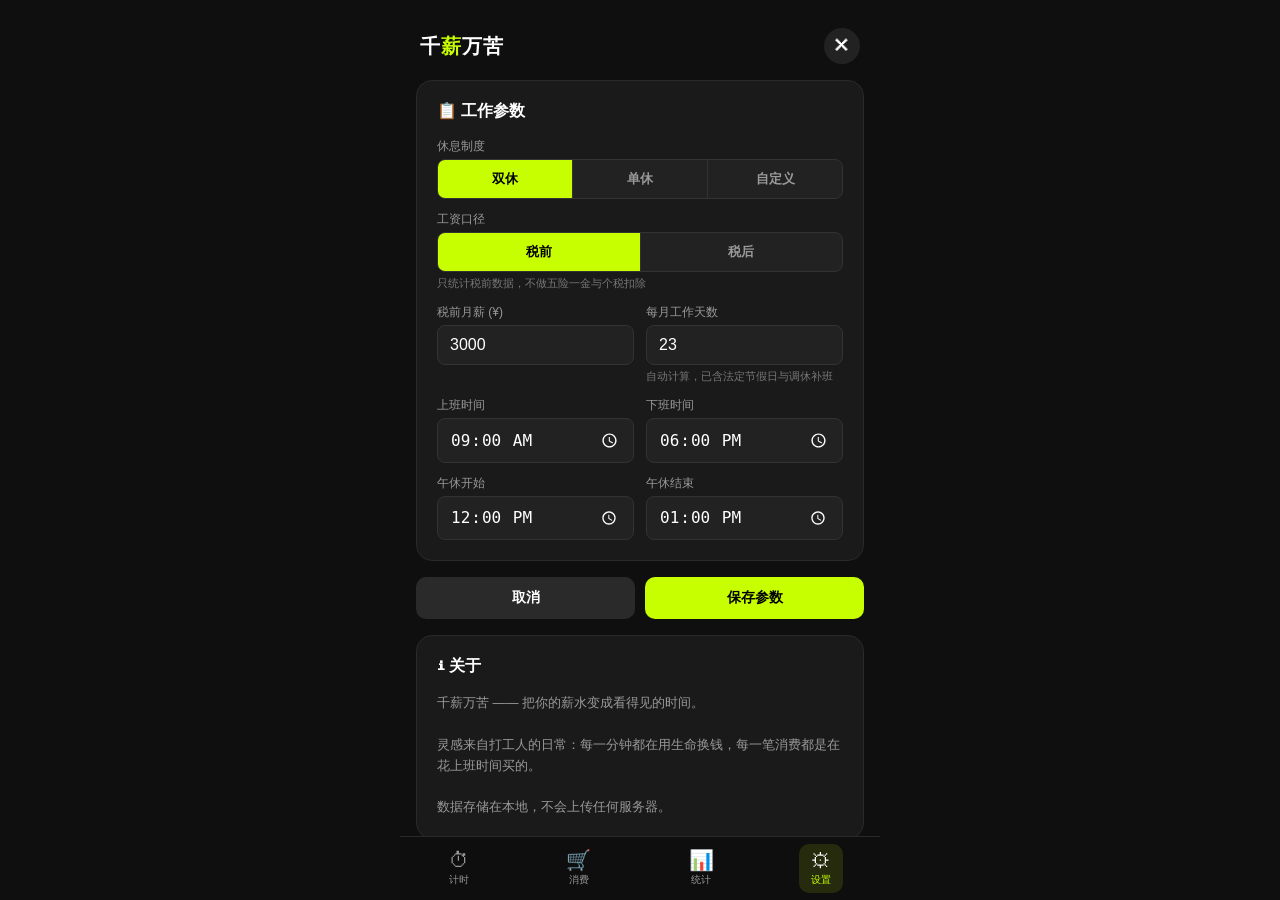
==== commit 2cf35546: "1.修复工作日计算错误" ====
--- a/千薪万苦.html
+++ b/千薪万苦.html
@@ -1428,8 +1428,10 @@
   const input = document.getElementById('workDaysPerMonth');
   const hint = document.getElementById('workDaysHint');
   if (mode === 'double' || mode === 'single') {
-    // 按当年节假日与调休自动折算月均工作日，不允许手改
-    input.value = autoWorkDaysPerMonth(mode);
+    // 按当月实际工作日自动取值，不允许手改
+    const days = autoWorkDaysPerMonth(mode);
+    input.value = days;
+    settings.workDaysPerMonth = days; // 同步统计口径，避免展示与实际计算不一致
     input.disabled = true;
     if (hint) hint.textContent = '自动计算，已含法定节假日与调休补班';
   } else {
@@ -1895,19 +1897,31 @@
   return count;
 }
 
-// 双休/单休时按当年实际工作日折算的月均天数（自动包含调休）
+// 某年某月的实际工作日数（已含法定节假日与调休补班）
+function countWorkdaysInMonth(year, month, mode) {
+  const days = new Date(year, month + 1, 0).getDate();
+  let count = 0;
+  for (let i = 1; i <= days; i++) {
+    if (isWorkday(new Date(year, month, i), mode)) count++;
+  }
+  return count;
+}
+
+// 双休/单休时取当月实际工作日数（自动包含调休）
 function autoWorkDaysPerMonth(mode) {
-  const days = countWorkdaysInYear(new Date().getFullYear(), mode);
-  return Math.max(1, Math.round(days / 12));
+  const now = new Date();
+  return Math.max(1, countWorkdaysInMonth(now.getFullYear(), now.getMonth(), mode));
 }
 
 // 联网/缓存更新节假日数据后，同步「每月工作天数」的自动值（自定义模式不覆盖）
 function syncAutoWorkDays() {
   const mode = settings.workDayMode;
   if (mode !== 'double' && mode !== 'single') return;
+  const days = autoWorkDaysPerMonth(mode);
+  settings.workDaysPerMonth = days;
   const input = document.getElementById('workDaysPerMonth');
   if (!input || !input.disabled) return;
-  input.value = autoWorkDaysPerMonth(mode);
+  input.value = days;
 }
 
 // excludeToday=true 时只统计今天之前的工作日，用于本月收益按秒实时累计
@@ -1929,8 +1943,8 @@
   for (let d = new Date(start); d <= now; d.setDate(d.getDate() + 1)) {
     if (isWorkday(d)) count++;
   }
-  // 自定义模式下按月均摊封顶，避免超过全年预计工作日
-  const annualTotal = settings.workDaysPerMonth * 12;
+  // 以全年实际工作日为上限，避免统计超出
+  const annualTotal = countWorkdaysInYear(now.getFullYear());
   return Math.min(count, annualTotal);
 }
 
@@ -2060,7 +2074,7 @@
   const dailyHours = getDailyHours();
 
   const annualEarned = yearlyWorkDays * dailyHours * getHourlyRate();
-  const annualTotalDays = settings.workDaysPerMonth * 12;
+  const annualTotalDays = countWorkdaysInYear(new Date().getFullYear());
   const annualRemain = (annualTotalDays - yearlyWorkDays) * dailyHours * getHourlyRate();
 
   document.getElementById('annualEarned').textContent = '¥' + Math.round(annualEarned).toLocaleString();
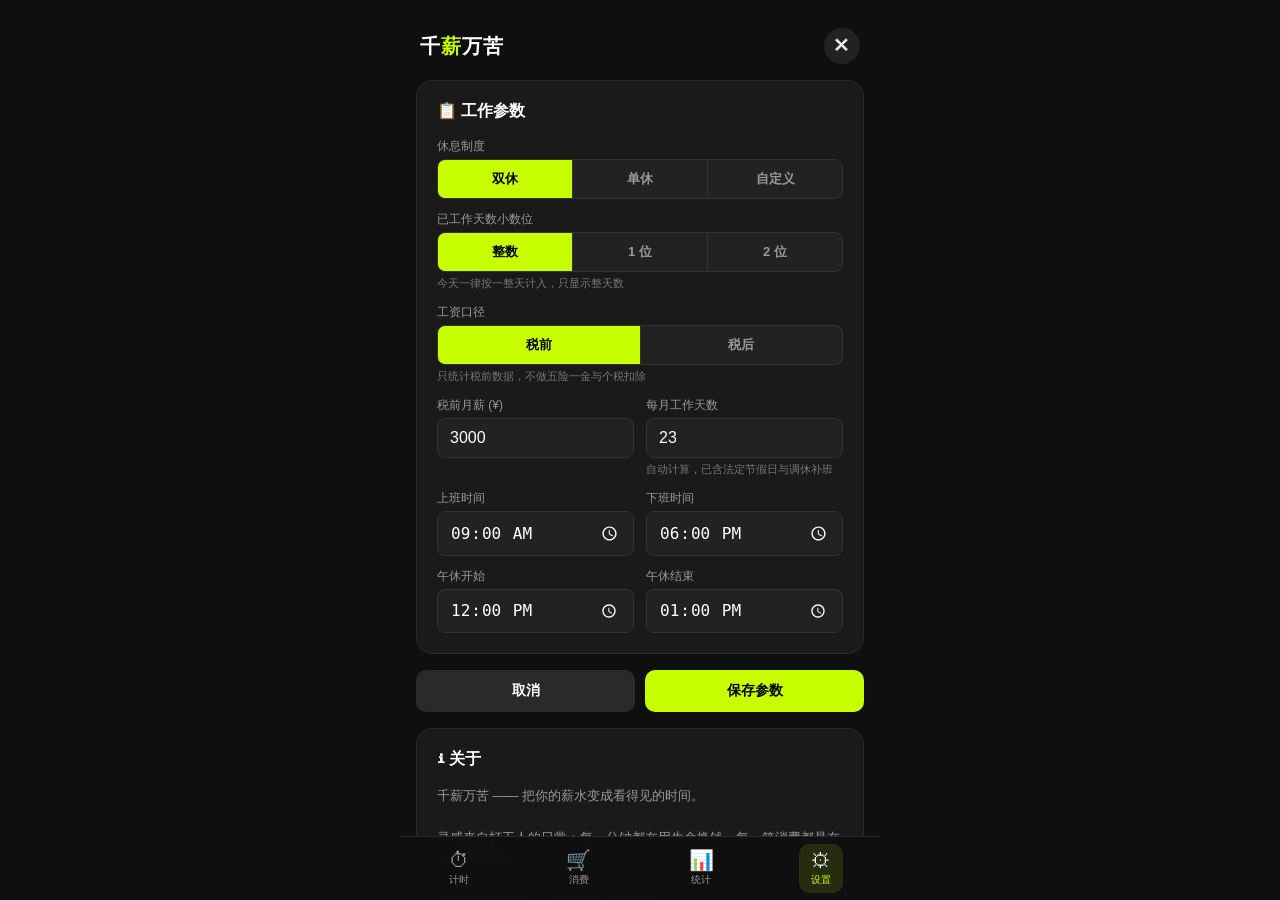
==== commit 4132b089: "1.已工作天数支持小数" ====
--- a/千薪万苦.html
+++ b/千薪万苦.html
@@ -1191,6 +1191,15 @@
           </div>
         </div>
         <div class="field-group" style="grid-column:1/-1">
+          <label>已工作天数小数位</label>
+          <div class="seg-control" id="workedDaysDecimals">
+            <button type="button" class="seg-btn" data-decimals="0" onclick="selectWorkedDaysDecimals(0)">整数</button>
+            <button type="button" class="seg-btn" data-decimals="1" onclick="selectWorkedDaysDecimals(1)">1 位</button>
+            <button type="button" class="seg-btn" data-decimals="2" onclick="selectWorkedDaysDecimals(2)">2 位</button>
+          </div>
+          <div class="field-hint" id="workedDaysDecimalsHint"></div>
+        </div>
+        <div class="field-group" style="grid-column:1/-1">
           <label>工资口径</label>
           <div class="seg-control" id="salaryMode">
             <button type="button" class="seg-btn" data-mode="gross" onclick="selectSalaryMode('gross')">税前</button>
@@ -1361,6 +1370,7 @@
   fundRate: 12,              // 住房公积金个人比例（%）
   workDaysPerMonth: 22,
   workDayMode: 'double',
+  workedDaysDecimals: 0, // 已工作天数小数位：0 今天按整天计 / 1、2 今天按已工作时长折算并保留对应位数
   startTime: '09:00',
   endTime: '18:00',
   lunchStart: '12:00',
@@ -1417,6 +1427,10 @@
     paidLeaveSessions = [];
     hireDate = '';
   }
+  // 兼容旧版「整天/小数」开关：小数 -> 1 位，其余（整天/未设置）-> 0 位
+  if (settings.workedDaysDecimals === undefined) {
+    settings.workedDaysDecimals = settings.workedDaysMode === 'decimal' ? 1 : 0;
+  }
   // Fill defaults
   for (const k in DEFAULTS) {
     if (settings[k] === undefined || settings[k] === '') settings[k] = DEFAULTS[k];
@@ -1441,6 +1455,20 @@
   document.querySelectorAll('#workDayMode .seg-btn').forEach(b => {
     b.classList.toggle('active', b.dataset.mode === mode);
   });
+}
+
+// 已工作天数小数位：0 整数（今天按一整天计）/ 1、2 按已工作时长折算并保留对应位数
+function selectWorkedDaysDecimals(n) {
+  settings.workedDaysDecimals = n;
+  document.querySelectorAll('#workedDaysDecimals .seg-btn').forEach(b => {
+    b.classList.toggle('active', parseInt(b.dataset.decimals, 10) === n);
+  });
+  const hint = document.getElementById('workedDaysDecimalsHint');
+  if (hint) {
+    hint.textContent = n === 0
+      ? '今天一律按一整天计入，只显示整天数'
+      : `今天按已工作时长折算，最多保留 ${n} 位小数，随计时实时增长`;
+  }
 }
 
 function selectSalaryMode(mode) {
@@ -1488,6 +1516,7 @@
   SPECIAL_ITEMS.forEach(it => { settings[it.key] = num(it.key, 0); });
   settings.workDaysPerMonth = parseFloat(document.getElementById('workDaysPerMonth').value) || DEFAULTS.workDaysPerMonth;
   settings.workDayMode = settings.workDayMode || 'double';
+  settings.workedDaysDecimals = getWorkedDaysDecimals();
   settings.startTime = document.getElementById('startTime').value || DEFAULTS.startTime;
   settings.endTime = document.getElementById('endTime').value || DEFAULTS.endTime;
   settings.lunchStart = document.getElementById('lunchStart').value || DEFAULTS.lunchStart;
@@ -1526,6 +1555,7 @@
   document.getElementById('workDaysPerMonth').value = settings.workDaysPerMonth;
   // 放在赋值之后：双休/单休时用自动算出的天数覆盖，自定义时保留已存值
   selectWorkDayMode(settings.workDayMode || 'double');
+  selectWorkedDaysDecimals(getWorkedDaysDecimals());
   document.getElementById('startTime').value = settings.startTime;
   document.getElementById('endTime').value = settings.endTime;
   document.getElementById('lunchStart').value = settings.lunchStart;
@@ -1845,14 +1875,14 @@
   }
 }
 
-// 先读本地缓存立即生效，再联网刷新；同一年只请求一次
+// 本地已有当年有效缓存时直接用，不再联网；无缓存或缓存过期才联网获取并写入缓存
 const holidayFetched = {};
 async function refreshHolidays() {
   const year = new Date().getFullYear();
   if (holidayFetched[year]) return;
   holidayFetched[year] = true;
 
-  if (readHolidayCache(year)) { syncAutoWorkDays(); updateAll(); }
+  if (readHolidayCache(year)) { syncAutoWorkDays(); updateAll(); return; }
   if (await fetchHolidayData(year)) { syncAutoWorkDays(); updateAll(); }
 }
 
@@ -1924,16 +1954,40 @@
   input.value = days;
 }
 
-// excludeToday=true 时只统计今天之前的工作日，用于本月收益按秒实时累计
+// 今天按已工作时长折算的小数天：非工作日/未开始为 0，上满班为 1
+function getTodayWorkedDayFraction() {
+  const now = new Date();
+  if (!isWorkday(now)) return 0;
+  const dailyMinutes = getDailyHours() * 60;
+  if (dailyMinutes <= 0) return 0;
+  const workedMinutes = getCurrentWorkState().workedMinutes;
+  return Math.min(1, Math.max(0, workedMinutes / dailyMinutes));
+}
+
+// 已工作天数小数位：0 今天按整天计，1/2 今天按已工作时长折算并保留对应位数
+function getWorkedDaysDecimals() {
+  const v = parseInt(settings.workedDaysDecimals, 10);
+  return isNaN(v) ? 0 : Math.min(2, Math.max(0, v));
+}
+
+// excludeToday=true 时只统计今天之前的完整工作日，用于本月收益按整天累计
+// 否则把今天计入：小数位为 0 时按一整天，否则按已工作时长折算小数天
 function getWorkedDaysThisMonth(excludeToday) {
   const now = new Date();
-  const day = excludeToday ? now.getDate() - 1 : now.getDate();
-  // 按休息制度统计本月已过工作日
   let count = 0;
-  for (let i = 1; i <= day; i++) {
+  for (let i = 1; i < now.getDate(); i++) {
     if (isWorkday(new Date(now.getFullYear(), now.getMonth(), i))) count++;
   }
+  if (!excludeToday) {
+    if (getWorkedDaysDecimals() > 0) count += getTodayWorkedDayFraction();
+    else if (isWorkday(now)) count += 1;
+  }
   return Math.min(count, settings.workDaysPerMonth);
+}
+
+// 天数展示：按配置的小数位四舍五入（最多 2 位），整数时不补 .0
+function formatDays(days) {
+  return String(Number(days.toFixed(getWorkedDaysDecimals())));
 }
 
 function getWorkedDaysThisYear() {
@@ -1986,7 +2040,7 @@
   const monthCompleted = getWorkedDaysThisMonth(true);
   const monthEarned = monthCompleted * getDailyHours() * getHourlyRate() + state.earnedToday;
   document.getElementById('homeMonthEarned').textContent = formatMoney(monthEarned);
-  document.getElementById('homeMonthDays').textContent = `已工作 ${monthWorked} 天 / ${settings.workDaysPerMonth} 天`;
+  document.getElementById('homeMonthDays').textContent = `已工作 ${formatDays(monthWorked)} 天 / ${settings.workDaysPerMonth} 天`;
 
   // 税后口径：额外展示税前对照卡片，口径标签同步显隐
   updatePreTaxCard(state, monthWorked, monthCompleted);
@@ -2021,7 +2075,7 @@
   document.getElementById('preTaxEarnedToday').textContent = formatMoney(grossToday);
   document.getElementById('preTaxHourly').textContent = formatMoney(grossRate) + '/小时';
   document.getElementById('preTaxMonthEarned').textContent = formatMoney(monthCompleted * getDailyHours() * grossRate + grossToday);
-  document.getElementById('preTaxMonthDays').textContent = `已工作 ${monthWorked} 天 / ${settings.workDaysPerMonth} 天`;
+  document.getElementById('preTaxMonthDays').textContent = `已工作 ${formatDays(monthWorked)} 天 / ${settings.workDaysPerMonth} 天`;
 }
 
 function updateConsumption() {
@@ -2088,7 +2142,7 @@
   const monthProgress = settings.workDaysPerMonth > 0 ? (monthWorked / settings.workDaysPerMonth) * 100 : 0;
 
   document.getElementById('monthEarned').textContent = formatMoney(monthEarned);
-  document.getElementById('monthDays').textContent = `已工作 ${monthWorked} 天 / ${settings.workDaysPerMonth} 天`;
+  document.getElementById('monthDays').textContent = `已工作 ${formatDays(monthWorked)} 天 / ${settings.workDaysPerMonth} 天`;
   document.getElementById('monthEarnedBar').style.width = (monthTotal > 0 ? Math.min(100, monthEarned / monthTotal * 100) : 0) + '%';
   document.getElementById('monthEarnedVal').textContent = formatMoney(monthEarned);
   document.getElementById('monthProgress').style.width = monthProgress.toFixed(0) + '%';
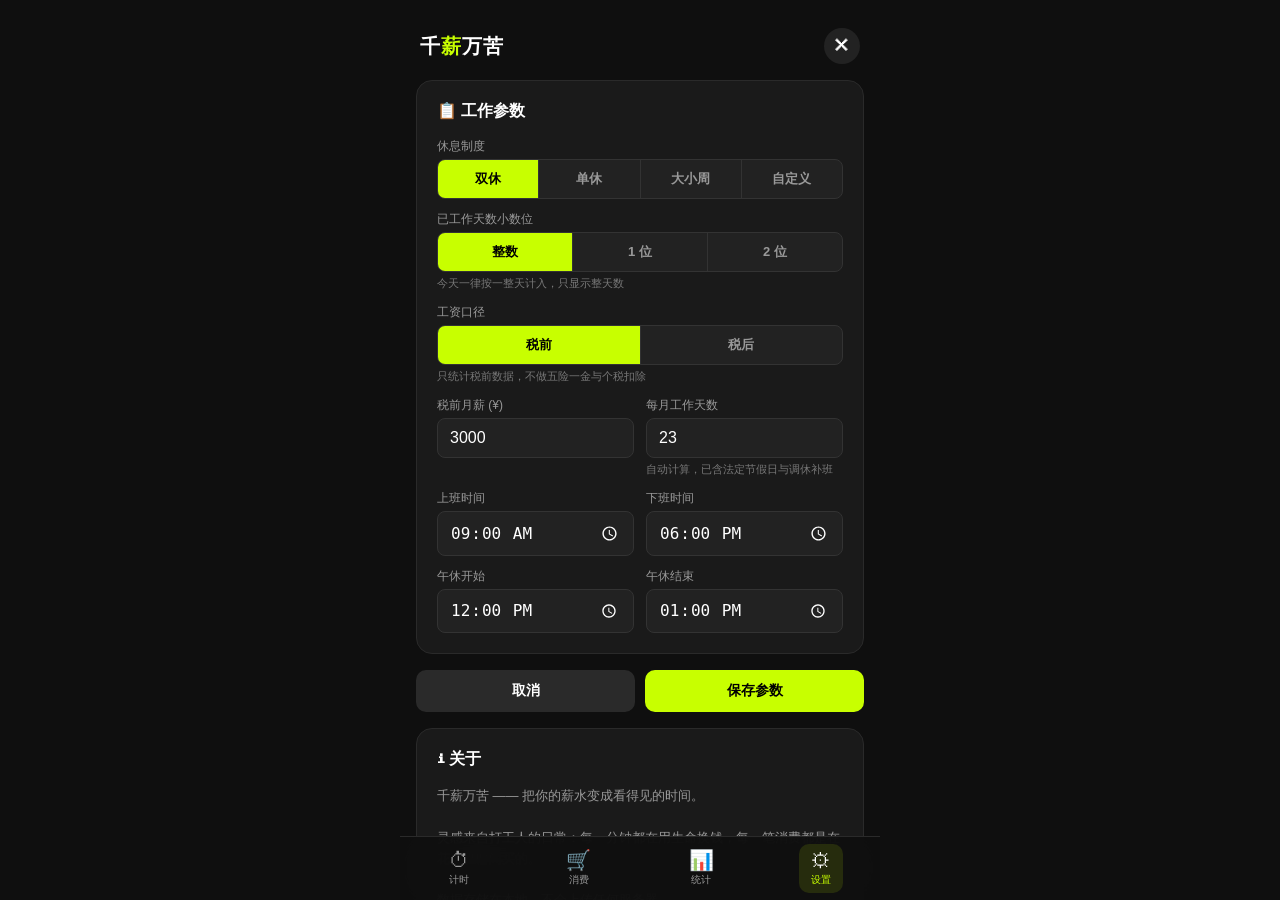
==== commit 5b2846e4: "1.支持大小周" ====
--- a/千薪万苦.html
+++ b/千薪万苦.html
@@ -1187,8 +1187,18 @@
           <div class="seg-control" id="workDayMode">
             <button type="button" class="seg-btn" data-mode="double" onclick="selectWorkDayMode('double')">双休</button>
             <button type="button" class="seg-btn" data-mode="single" onclick="selectWorkDayMode('single')">单休</button>
+            <button type="button" class="seg-btn" data-mode="bigsmall" onclick="selectWorkDayMode('bigsmall')">大小周</button>
             <button type="button" class="seg-btn" data-mode="custom" onclick="selectWorkDayMode('custom')">自定义</button>
           </div>
+          <div class="field-hint" id="workDayModeHint"></div>
+        </div>
+        <div class="field-group" id="bigSmallWeekGroup" style="grid-column:1/-1; display:none">
+          <label>本周类型</label>
+          <div class="seg-control" id="bigSmallWeekType">
+            <button type="button" class="seg-btn" data-week="big" onclick="selectBigSmallWeek('big')">双休周</button>
+            <button type="button" class="seg-btn" data-week="small" onclick="selectBigSmallWeek('small')">单休周</button>
+          </div>
+          <div class="field-hint" id="bigSmallWeekHint"></div>
         </div>
         <div class="field-group" style="grid-column:1/-1">
           <label>已工作天数小数位</label>
@@ -1370,6 +1380,8 @@
   fundRate: 12,              // 住房公积金个人比例（%）
   workDaysPerMonth: 22,
   workDayMode: 'double',
+  bigSmallWeekStart: '',  // 大小周基准周的周一日期，与 bigSmallWeekType 一起确定每周类型
+  bigSmallWeekType: 'big', // 基准周类型：big 双休周（大周）/ small 单休周（小周）
   workedDaysDecimals: 0, // 已工作天数小数位：0 今天按整天计 / 1、2 今天按已工作时长折算并保留对应位数
   startTime: '09:00',
   endTime: '18:00',
@@ -1441,20 +1453,73 @@
   settings.workDayMode = mode;
   const input = document.getElementById('workDaysPerMonth');
   const hint = document.getElementById('workDaysHint');
-  if (mode === 'double' || mode === 'single') {
-    // 按当月实际工作日自动取值，不允许手改
+  if (mode === 'custom') {
+    // 自定义：每月工作天数手动填
+    input.disabled = false;
+    if (hint) hint.textContent = '';
+  } else {
+    // 双休/单休/大小周：按当月实际工作日自动取值，不允许手改
     const days = autoWorkDaysPerMonth(mode);
     input.value = days;
     settings.workDaysPerMonth = days; // 同步统计口径，避免展示与实际计算不一致
     input.disabled = true;
     if (hint) hint.textContent = '自动计算，已含法定节假日与调休补班';
-  } else {
-    input.disabled = false;
-    if (hint) hint.textContent = '';
-  }
+  }
+  const modeHint = document.getElementById('workDayModeHint');
+  if (modeHint) {
+    modeHint.textContent = mode === 'bigsmall'
+      ? '双休周与单休周每周交替，先在下方确认本周类型'
+      : '';
+  }
+  // 首次切到大小周时，以当前周作为基准周
+  if (mode === 'bigsmall' && !settings.bigSmallWeekStart) {
+    settings.bigSmallWeekStart = fmtDateKey(weekStart(new Date()));
+  }
+  const group = document.getElementById('bigSmallWeekGroup');
+  if (group) group.style.display = mode === 'bigsmall' ? '' : 'none';
+  if (mode === 'bigsmall') renderBigSmallWeek();
   document.querySelectorAll('#workDayMode .seg-btn').forEach(b => {
     b.classList.toggle('active', b.dataset.mode === mode);
   });
+}
+
+// 取某天所在自然周的周一（零点），用于大小周按周交替
+function weekStart(date) {
+  const d = new Date(date.getFullYear(), date.getMonth(), date.getDate());
+  d.setDate(d.getDate() - ((d.getDay() + 6) % 7));
+  return d;
+}
+
+// 大小周：以基准周（bigSmallWeekStart）的类型为锚点，按相隔周数奇偶交替
+function bigSmallWeekTypeOf(date) {
+  const anchorKey = settings.bigSmallWeekStart;
+  if (!anchorKey) return settings.bigSmallWeekType === 'small' ? 'small' : 'big';
+  const anchor = new Date(anchorKey + 'T00:00:00');
+  if (isNaN(anchor.getTime())) return 'big';
+  const base = settings.bigSmallWeekType === 'small' ? 'small' : 'big';
+  const weeks = Math.round((weekStart(date) - weekStart(anchor)) / (7 * 86400000));
+  return ((weeks % 2) + 2) % 2 === 0 ? base : (base === 'big' ? 'small' : 'big');
+}
+
+// 把「本周类型」控件同步为当前周的推导结果
+function renderBigSmallWeek() {
+  const type = bigSmallWeekTypeOf(new Date());
+  document.querySelectorAll('#bigSmallWeekType .seg-btn').forEach(b => {
+    b.classList.toggle('active', b.dataset.week === type);
+  });
+  const hint = document.getElementById('bigSmallWeekHint');
+  if (hint) {
+    hint.textContent = type === 'big'
+      ? '本周双休（大周），下周单休，依次交替'
+      : '本周单休（小周），下周双休，依次交替';
+  }
+}
+
+// 以「本周」为基准记录大/小周，后续每周自动交替
+function selectBigSmallWeek(type) {
+  settings.bigSmallWeekStart = fmtDateKey(weekStart(new Date()));
+  settings.bigSmallWeekType = type === 'small' ? 'small' : 'big';
+  renderBigSmallWeek();
 }
 
 // 已工作天数小数位：0 整数（今天按一整天计）/ 1、2 按已工作时长折算并保留对应位数
@@ -1516,6 +1581,7 @@
   SPECIAL_ITEMS.forEach(it => { settings[it.key] = num(it.key, 0); });
   settings.workDaysPerMonth = parseFloat(document.getElementById('workDaysPerMonth').value) || DEFAULTS.workDaysPerMonth;
   settings.workDayMode = settings.workDayMode || 'double';
+  settings.bigSmallWeekType = settings.bigSmallWeekType === 'small' ? 'small' : 'big';
   settings.workedDaysDecimals = getWorkedDaysDecimals();
   settings.startTime = document.getElementById('startTime').value || DEFAULTS.startTime;
   settings.endTime = document.getElementById('endTime').value || DEFAULTS.endTime;
@@ -1912,6 +1978,10 @@
   const m = mode || settings.workDayMode;
   // 单休：仅周日休息（周一至周六上班）
   if (m === 'single') return dow !== 0;
+  // 大小周：双休周按周一至周五，单休周按周一至周六
+  if (m === 'bigsmall') {
+    return bigSmallWeekTypeOf(date) === 'big' ? (dow !== 0 && dow !== 6) : dow !== 0;
+  }
   // 双休 / 自定义：按周一至周五计
   return dow !== 0 && dow !== 6;
 }
@@ -1937,7 +2007,7 @@
   return count;
 }
 
-// 双休/单休时取当月实际工作日数（自动包含调休）
+// 双休/单休/大小周时取当月实际工作日数（自动包含调休）
 function autoWorkDaysPerMonth(mode) {
   const now = new Date();
   return Math.max(1, countWorkdaysInMonth(now.getFullYear(), now.getMonth(), mode));
@@ -1946,7 +2016,7 @@
 // 联网/缓存更新节假日数据后，同步「每月工作天数」的自动值（自定义模式不覆盖）
 function syncAutoWorkDays() {
   const mode = settings.workDayMode;
-  if (mode !== 'double' && mode !== 'single') return;
+  if (mode === 'custom') return;
   const days = autoWorkDaysPerMonth(mode);
   settings.workDaysPerMonth = days;
   const input = document.getElementById('workDaysPerMonth');
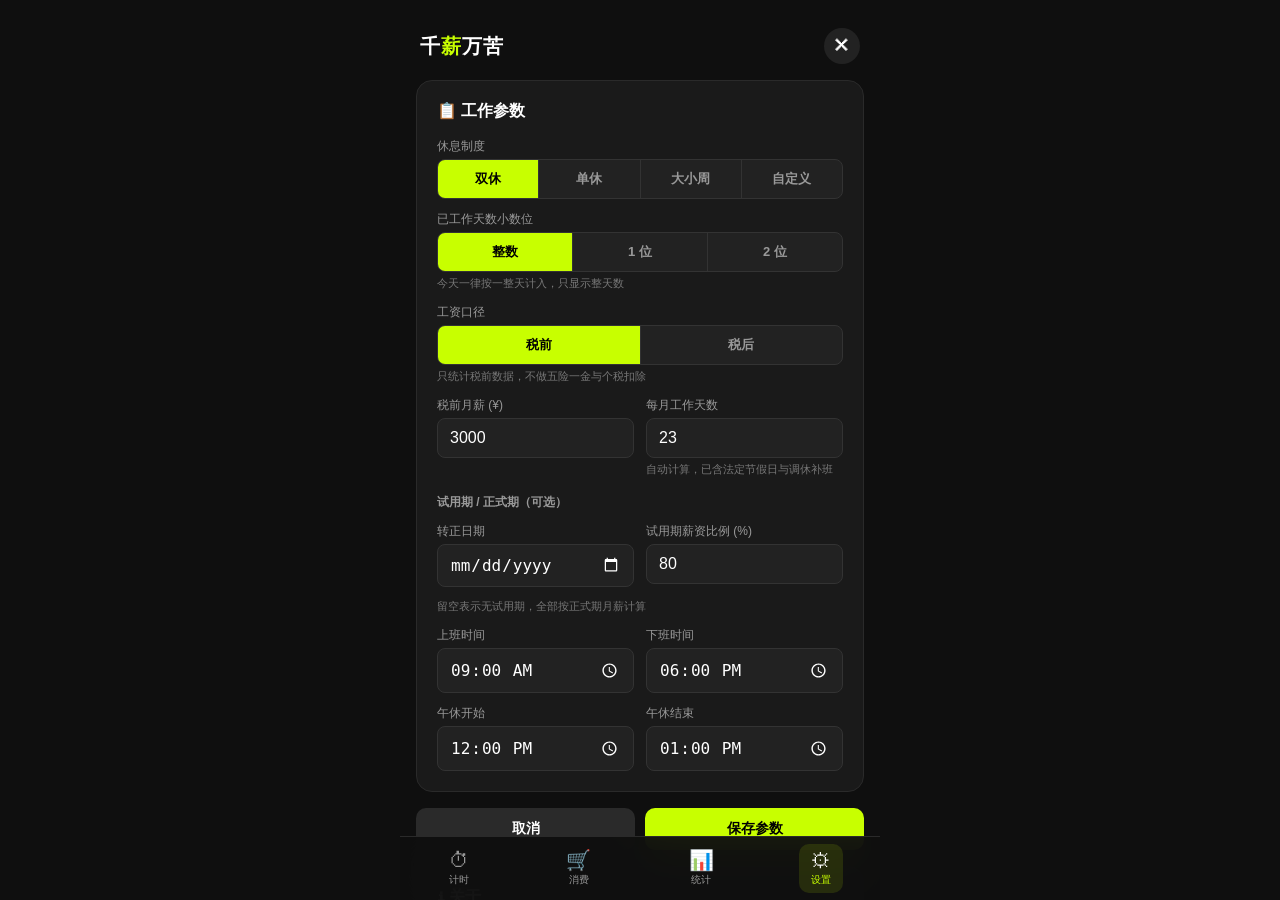
==== commit 1228d06d: "试用期/正式期" ====
--- a/千薪万苦.html
+++ b/千薪万苦.html
@@ -1219,12 +1219,24 @@
         </div>
         <div class="field-group">
           <label>税前月薪 (¥)</label>
-          <input type="number" id="monthlySalary" placeholder="3000" value="3000" oninput="updateTaxHint()">
+          <input type="number" id="monthlySalary" placeholder="3000" value="3000" oninput="updateTaxHint(); updateProbationHint()">
         </div>
         <div class="field-group">
           <label>每月工作天数</label>
           <input type="number" id="workDaysPerMonth" placeholder="22" value="22">
           <div class="field-hint" id="workDaysHint"></div>
+        </div>
+        <div class="settings-subhead">试用期 / 正式期（可选）</div>
+        <div class="field-group">
+          <label>转正日期</label>
+          <input type="date" id="regularDate" onchange="updateProbationHint()">
+        </div>
+        <div class="field-group">
+          <label>试用期薪资比例 (%)</label>
+          <input type="number" id="probationRatio" step="1" placeholder="80" value="80" oninput="updateProbationHint()">
+        </div>
+        <div class="field-group" style="grid-column:1/-1">
+          <div class="field-hint" id="probationHint"></div>
         </div>
         <div class="field-group">
           <label>上班时间</label>
@@ -1379,6 +1391,8 @@
   unemploymentRate: 0.5,     // 失业保险个人比例（%）
   fundRate: 12,              // 住房公积金个人比例（%）
   workDaysPerMonth: 22,
+  regularDate: '',        // 转正日期，留空表示无试用期，全部按正式期月薪算
+  probationRatio: 80,     // 试用期薪资比例（%），按正式期月薪折算
   workDayMode: 'double',
   bigSmallWeekStart: '',  // 大小周基准周的周一日期，与 bigSmallWeekType 一起确定每周类型
   bigSmallWeekType: 'big', // 基准周类型：big 双休周（大周）/ small 单休周（小周）
@@ -1565,6 +1579,29 @@
   hint.textContent = `税后到手 ¥${r.net.toFixed(0)}/月：五险一金 ¥${r.insurance.toFixed(0)}（社保 ¥${r.social.toFixed(0)} + 公积金 ¥${r.fund.toFixed(0)}），个税 ¥${Math.round(r.annualTax / 12)}/月（全年 ¥${Math.round(r.annualTax).toLocaleString()}）。`;
 }
 
+// 试用期提示：直接读表单当前值，改动时实时反馈当前处于哪个阶段
+function updateProbationHint() {
+  const hint = document.getElementById('probationHint');
+  if (!hint) return;
+  const dateStr = document.getElementById('regularDate').value;
+  const ratioInput = parseFloat(document.getElementById('probationRatio').value);
+  const ratio = isNaN(ratioInput) ? 100 : Math.min(100, Math.max(0, ratioInput));
+  const salary = parseFloat(document.getElementById('monthlySalary').value) || 0;
+
+  if (!dateStr) {
+    hint.textContent = '留空表示无试用期，全部按正式期月薪计算';
+    return;
+  }
+  const regular = new Date(dateStr + 'T00:00:00');
+  const today = new Date();
+  const day = new Date(today.getFullYear(), today.getMonth(), today.getDate());
+  if (isNaN(regular.getTime()) || day >= regular) {
+    hint.textContent = `${dateStr} 起已转正，按正式期月薪 ¥${salary.toFixed(0)}/月计算`;
+  } else {
+    hint.textContent = `试用期至 ${dateStr} 前，月薪按正式期的 ${ratio}% 计算（¥${(salary * ratio / 100).toFixed(0)}/月）`;
+  }
+}
+
 function saveSettings() {
   const num = (id, fallback) => {
     const v = parseFloat(document.getElementById(id).value);
@@ -1579,6 +1616,8 @@
   settings.unemploymentRate = num('unemploymentRate', DEFAULTS.unemploymentRate);
   settings.fundRate = num('fundRate', DEFAULTS.fundRate);
   SPECIAL_ITEMS.forEach(it => { settings[it.key] = num(it.key, 0); });
+  settings.regularDate = document.getElementById('regularDate').value || '';
+  settings.probationRatio = num('probationRatio', DEFAULTS.probationRatio);
   settings.workDaysPerMonth = parseFloat(document.getElementById('workDaysPerMonth').value) || DEFAULTS.workDaysPerMonth;
   settings.workDayMode = settings.workDayMode || 'double';
   settings.bigSmallWeekType = settings.bigSmallWeekType === 'small' ? 'small' : 'big';
@@ -1609,6 +1648,8 @@
 function fillSettingsForm() {
   const set = (id, v) => { document.getElementById(id).value = v; };
   set('monthlySalary', settings.monthlySalary);
+  set('regularDate', settings.regularDate || '');
+  set('probationRatio', settings.probationRatio);
   set('socialBase', settings.socialBase > 0 ? settings.socialBase : '');
   set('fundBase', settings.fundBase > 0 ? settings.fundBase : '');
   set('pensionRate', settings.pensionRate);
@@ -1626,6 +1667,7 @@
   document.getElementById('endTime').value = settings.endTime;
   document.getElementById('lunchStart').value = settings.lunchStart;
   document.getElementById('lunchEnd').value = settings.lunchEnd;
+  updateProbationHint();
 }
 
 function getDefaultItems() {
@@ -1700,15 +1742,30 @@
   });
 }
 
-// 统计口径：税前模式只算税前月薪；税后模式按缴费参数折算到手金额
+// 转正日期之前为试用期：返回当天的薪资系数（试用期比例/100），已转正或未设置试用期为 1
+function salaryFactorFor(date) {
+  if (!settings.regularDate) return 1;
+  const regular = new Date(settings.regularDate + 'T00:00:00');
+  if (isNaN(regular.getTime())) return 1;
+  const d = date || new Date();
+  const day = new Date(d.getFullYear(), d.getMonth(), d.getDate());
+  if (day >= regular) return 1;
+  const ratio = parseFloat(settings.probationRatio);
+  return (isNaN(ratio) ? 100 : Math.min(100, Math.max(0, ratio))) / 100;
+}
+
+// 统计口径：税前模式只算税前月薪；税后模式按缴费参数折算到手金额（均含试用期折算）
 function getMonthlyNet() {
-  if ((settings.salaryMode || DEFAULTS.salaryMode) !== 'net') return settings.monthlySalary;
-  return calcNetFromGross(taxParamsFromSettings()).net;
-}
-
-// 税前月薪（不扣五险一金与个税），用于税后口径下的对照展示
+  const factor = salaryFactorFor(new Date());
+  if ((settings.salaryMode || DEFAULTS.salaryMode) !== 'net') return settings.monthlySalary * factor;
+  const params = taxParamsFromSettings();
+  params.gross = params.gross * factor;
+  return calcNetFromGross(params).net;
+}
+
+// 税前月薪（不扣五险一金与个税），用于税后口径下的对照展示（含试用期折算）
 function getMonthlyGross() {
-  return settings.monthlySalary;
+  return settings.monthlySalary * salaryFactorFor(new Date());
 }
 
 // 月薪 -> 时薪，按每日实际工作时长与月工作天数折算
@@ -1758,6 +1815,22 @@
 
 function getCurrentWorkState() {
   const now = new Date();
+
+  // 非工作日（周末/法定节假日）不计时，避免休息日仍在累计工时与收益
+  if (!isWorkday(now)) {
+    return {
+      workedMinutes: 0,
+      remainingMinutes: 0,
+      totalWorkMinutes: 0,
+      isWorking: false,
+      isLunch: false,
+      isRest: true,
+      progress: 0,
+      earnedToday: 0,
+      remainingValue: 0
+    };
+  }
+
   const nowMinutes = now.getHours() * 60 + now.getMinutes() + now.getSeconds() / 60;
 
   const startH = parseInt(settings.startTime.split(':')[0]);
@@ -1824,6 +1897,7 @@
     totalWorkMinutes,
     isWorking,
     isLunch,
+    isRest: false,
     progress: totalWorkMinutes > 0 ? (workedMinutes / totalWorkMinutes) * 100 : 0,
     earnedToday: workedMinutes * getMinuteRate(),
     remainingValue: remainingMinutes * getMinuteRate()
@@ -2077,12 +2151,25 @@
   const state = getCurrentWorkState();
   const remainingSeconds = Math.round(state.remainingMinutes * 60);
 
-  document.getElementById('countdownDisplay').textContent = formatTime(remainingSeconds);
+  const countdownEl = document.getElementById('countdownDisplay');
+  const countdownLabel = document.getElementById('countdownLabel');
+
+  if (state.isRest) {
+    // 非工作日不计时，倒计时与进度都归零
+    countdownEl.textContent = '--:--:--';
+    countdownLabel.textContent = '今天休息，不计时';
+  } else {
+    countdownEl.textContent = formatTime(remainingSeconds);
+    countdownLabel.textContent = '距离今天下班';
+  }
   document.getElementById('progressFill').style.width = state.progress.toFixed(1) + '%';
 
   const statusEl = document.getElementById('workStatus');
   const statusText = document.getElementById('statusText');
-  if (state.isLunch) {
+  if (state.isRest) {
+    statusText.textContent = '休息日';
+    statusEl.classList.add('paused');
+  } else if (state.isLunch) {
     statusText.textContent = '午休中';
     statusEl.classList.add('paused');
   } else if (state.isWorking) {
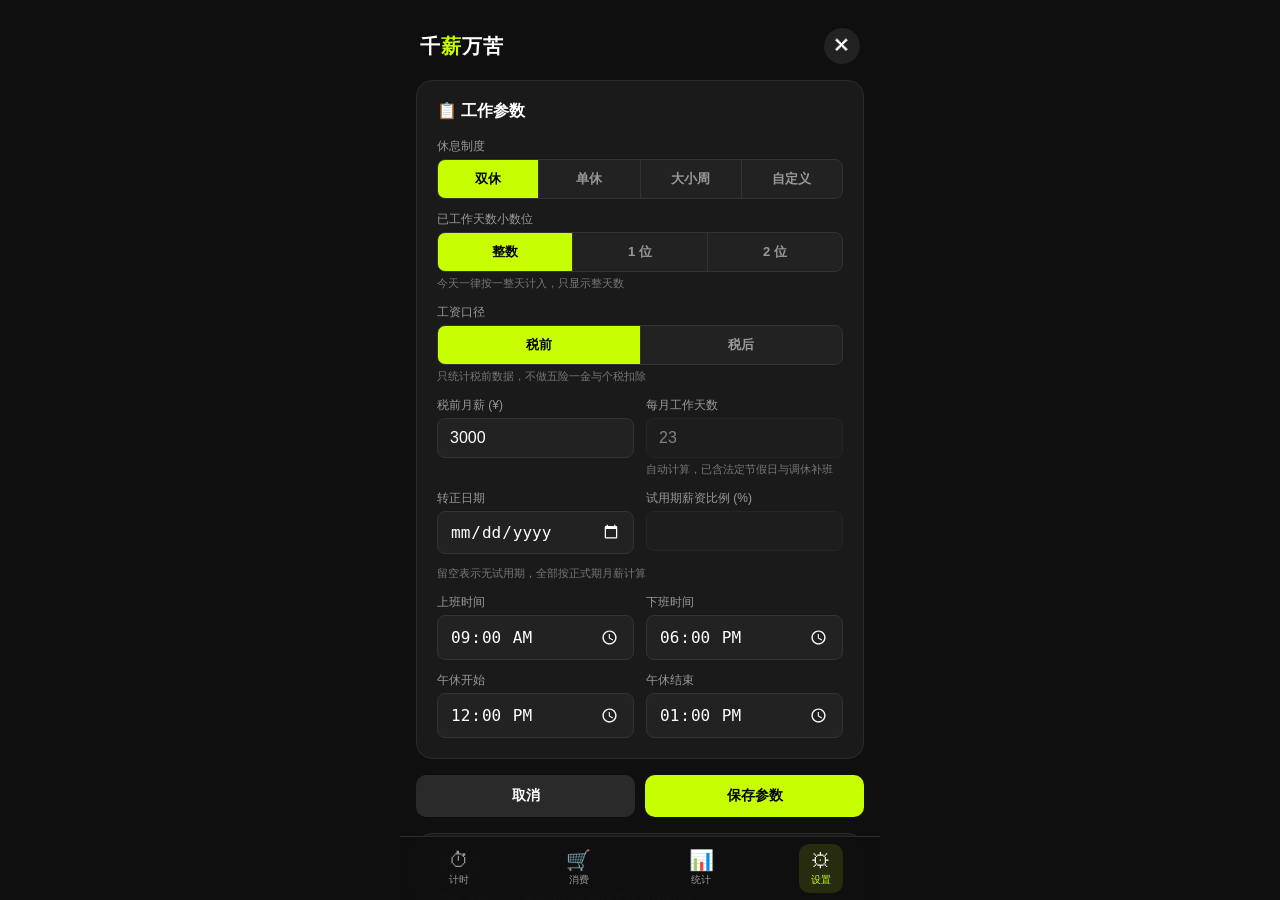
==== commit 678de75f: "1.计时页面增加，试用期/正式期" ====
--- a/千薪万苦.html
+++ b/千薪万苦.html
@@ -76,6 +76,21 @@
   letter-spacing: 1px;
 }
 .header .logo span { color: var(--accent); }
+.period-badge {
+  font-size: 11px;
+  font-weight: 700;
+  padding: 2px 9px;
+  border-radius: 999px;
+  border: 1px solid var(--accent);
+  background: var(--accent);
+  color: #000;
+  white-space: nowrap;
+}
+.period-badge.probation {
+  color: var(--accent);
+  border-color: #46520f;
+  background: rgba(200, 255, 0, .08);
+}
 .header .icon-btn {
   width: 36px; height: 36px;
   border-radius: 50%;
@@ -326,6 +341,7 @@
   line-height: 1.2;
 }
 .field-group input::placeholder { color: #555; }
+.field-group input:disabled { opacity: .45; cursor: not-allowed; }
 
 .btn-row {
   display: flex;
@@ -1007,6 +1023,7 @@
       <div class="timer-status" id="workStatus">
         <span class="dot"></span>
         <span id="statusText">工作中</span>
+        <span class="period-badge" id="periodBadge" style="display:none"></span>
       </div>
       <div class="timer-display" id="countdownDisplay">00:00:00</div>
       <div class="timer-label" id="countdownLabel">距离今天下班</div>
@@ -1226,14 +1243,13 @@
           <input type="number" id="workDaysPerMonth" placeholder="22" value="22">
           <div class="field-hint" id="workDaysHint"></div>
         </div>
-        <div class="settings-subhead">试用期 / 正式期（可选）</div>
         <div class="field-group">
           <label>转正日期</label>
-          <input type="date" id="regularDate" onchange="updateProbationHint()">
+          <input type="date" id="regularDate" onchange="syncProbationFields()">
         </div>
         <div class="field-group">
           <label>试用期薪资比例 (%)</label>
-          <input type="number" id="probationRatio" step="1" placeholder="80" value="80" oninput="updateProbationHint()">
+          <input type="number" id="probationRatio" step="1" oninput="updateProbationHint()" disabled>
         </div>
         <div class="field-group" style="grid-column:1/-1">
           <div class="field-hint" id="probationHint"></div>
@@ -1577,6 +1593,22 @@
 
   const r = calcNetFromGross(p);
   hint.textContent = `税后到手 ¥${r.net.toFixed(0)}/月：五险一金 ¥${r.insurance.toFixed(0)}（社保 ¥${r.social.toFixed(0)} + 公积金 ¥${r.fund.toFixed(0)}），个税 ¥${Math.round(r.annualTax / 12)}/月（全年 ¥${Math.round(r.annualTax).toLocaleString()}）。`;
+}
+
+// 未填转正日期时，试用期比例禁用并置空；填写后恢复可编辑
+function syncProbationFields() {
+  const dateInput = document.getElementById('regularDate');
+  const ratioInput = document.getElementById('probationRatio');
+  if (!dateInput || !ratioInput) return;
+  const hasDate = !!dateInput.value;
+  ratioInput.disabled = !hasDate;
+  if (!hasDate) {
+    ratioInput.value = '';
+  } else if (ratioInput.value === '') {
+    const saved = settings.probationRatio;
+    ratioInput.value = (saved === undefined || saved === '') ? DEFAULTS.probationRatio : saved;
+  }
+  updateProbationHint();
 }
 
 // 试用期提示：直接读表单当前值，改动时实时反馈当前处于哪个阶段
@@ -1667,7 +1699,7 @@
   document.getElementById('endTime').value = settings.endTime;
   document.getElementById('lunchStart').value = settings.lunchStart;
   document.getElementById('lunchEnd').value = settings.lunchEnd;
-  updateProbationHint();
+  syncProbationFields();
 }
 
 function getDefaultItems() {
@@ -2147,10 +2179,27 @@
 }
 
 // ============ UI Updates ============
+// 计时卡片内的标识：配置了转正日期才显示，试用期内显示比例
+function updatePeriodBadge() {
+  const el = document.getElementById('periodBadge');
+  if (!el) return;
+  if (!settings.regularDate) { el.style.display = 'none'; return; }
+  const factor = salaryFactorFor(new Date());
+  el.style.display = '';
+  if (factor < 1) {
+    el.className = 'period-badge probation';
+    el.textContent = `试用期 · ${Math.round(factor * 100)}%`;
+  } else {
+    el.className = 'period-badge';
+    el.textContent = '正式期';
+  }
+}
+
 function updateTimer() {
   const state = getCurrentWorkState();
   const remainingSeconds = Math.round(state.remainingMinutes * 60);
 
+  updatePeriodBadge();
   const countdownEl = document.getElementById('countdownDisplay');
   const countdownLabel = document.getElementById('countdownLabel');
 
